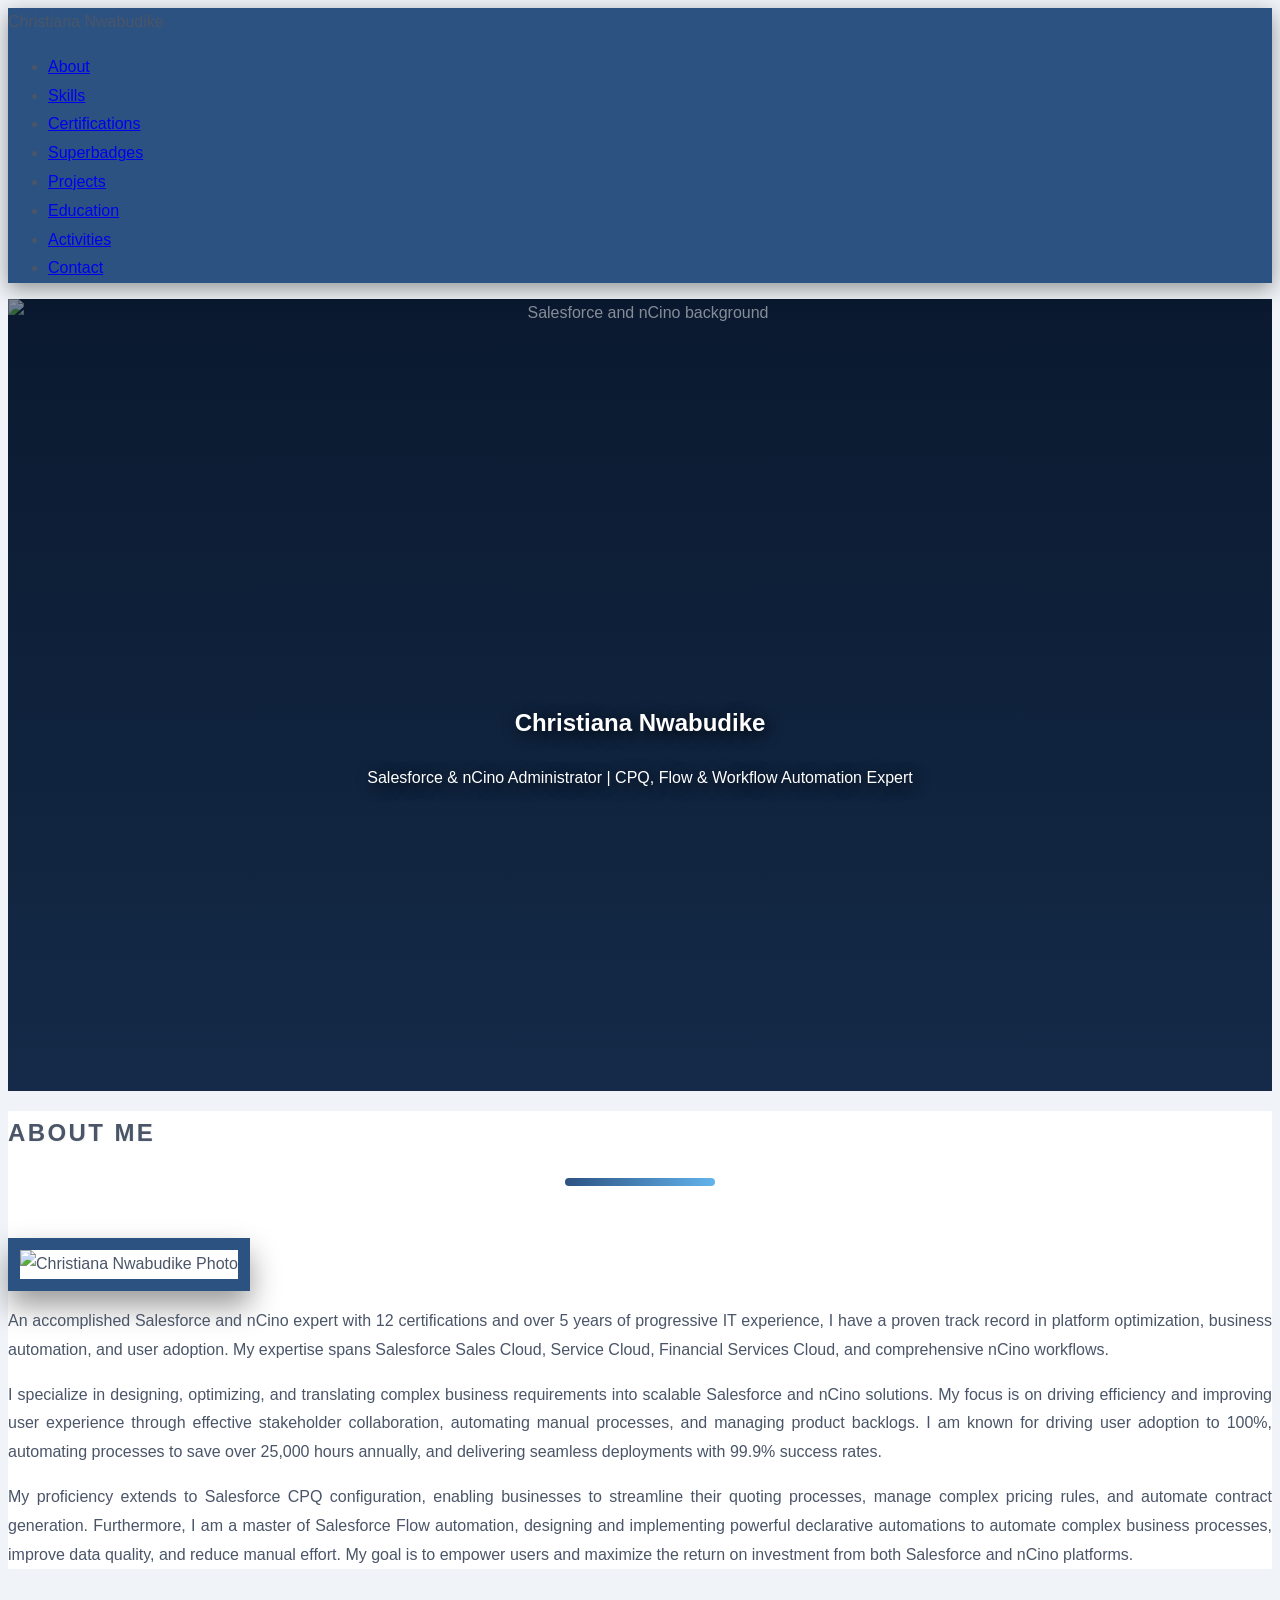
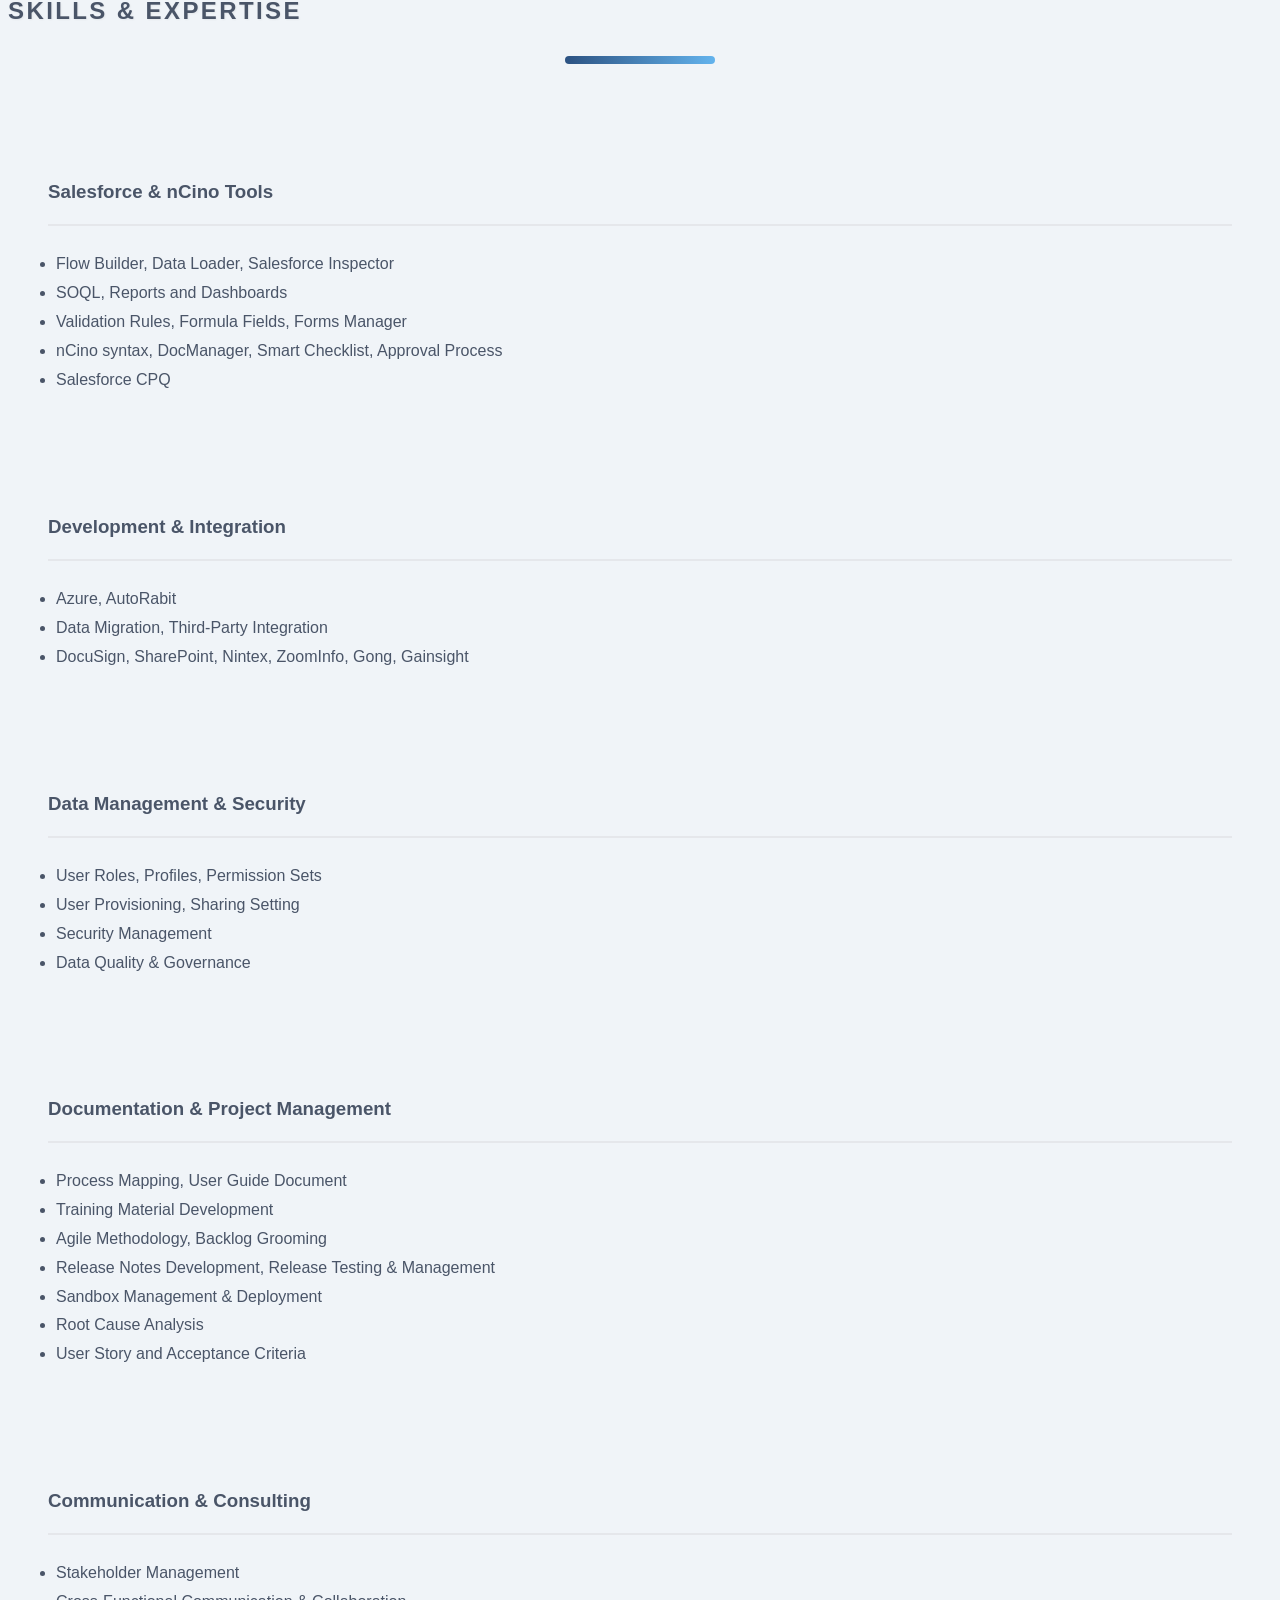
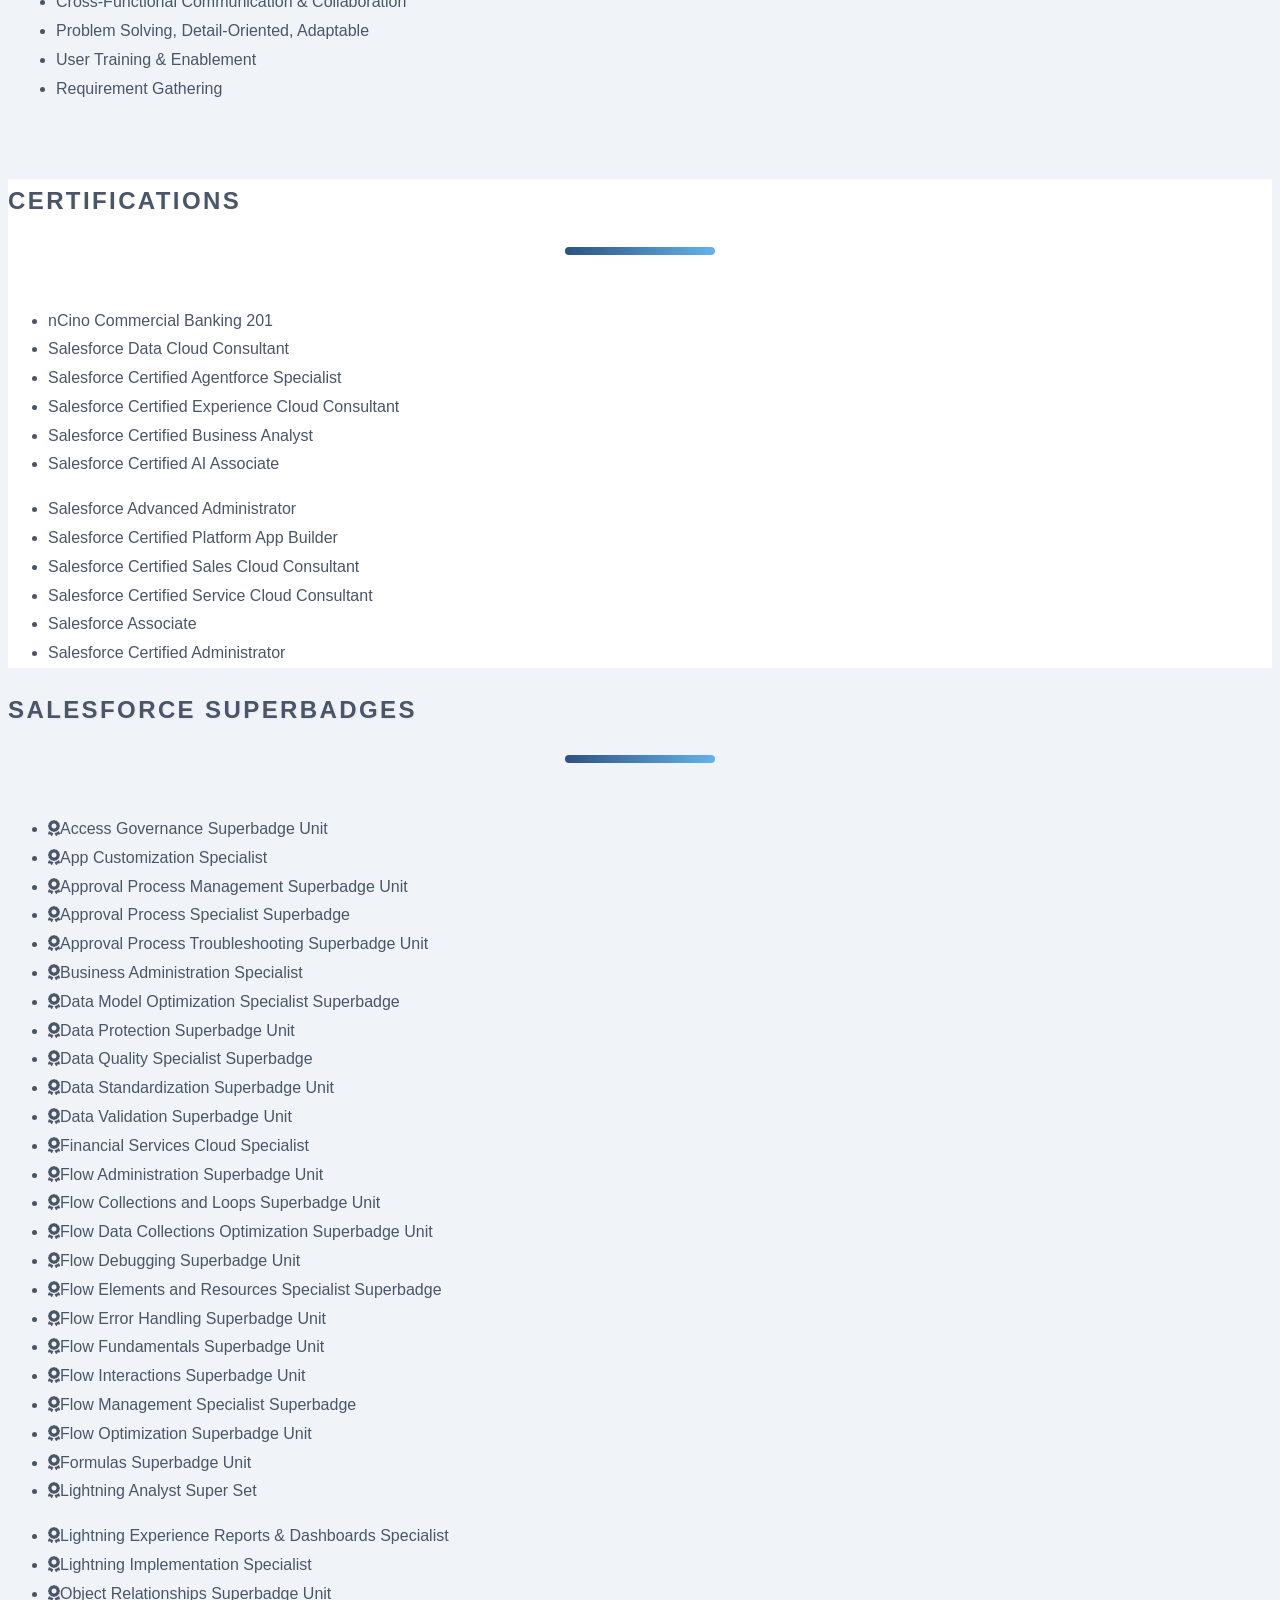
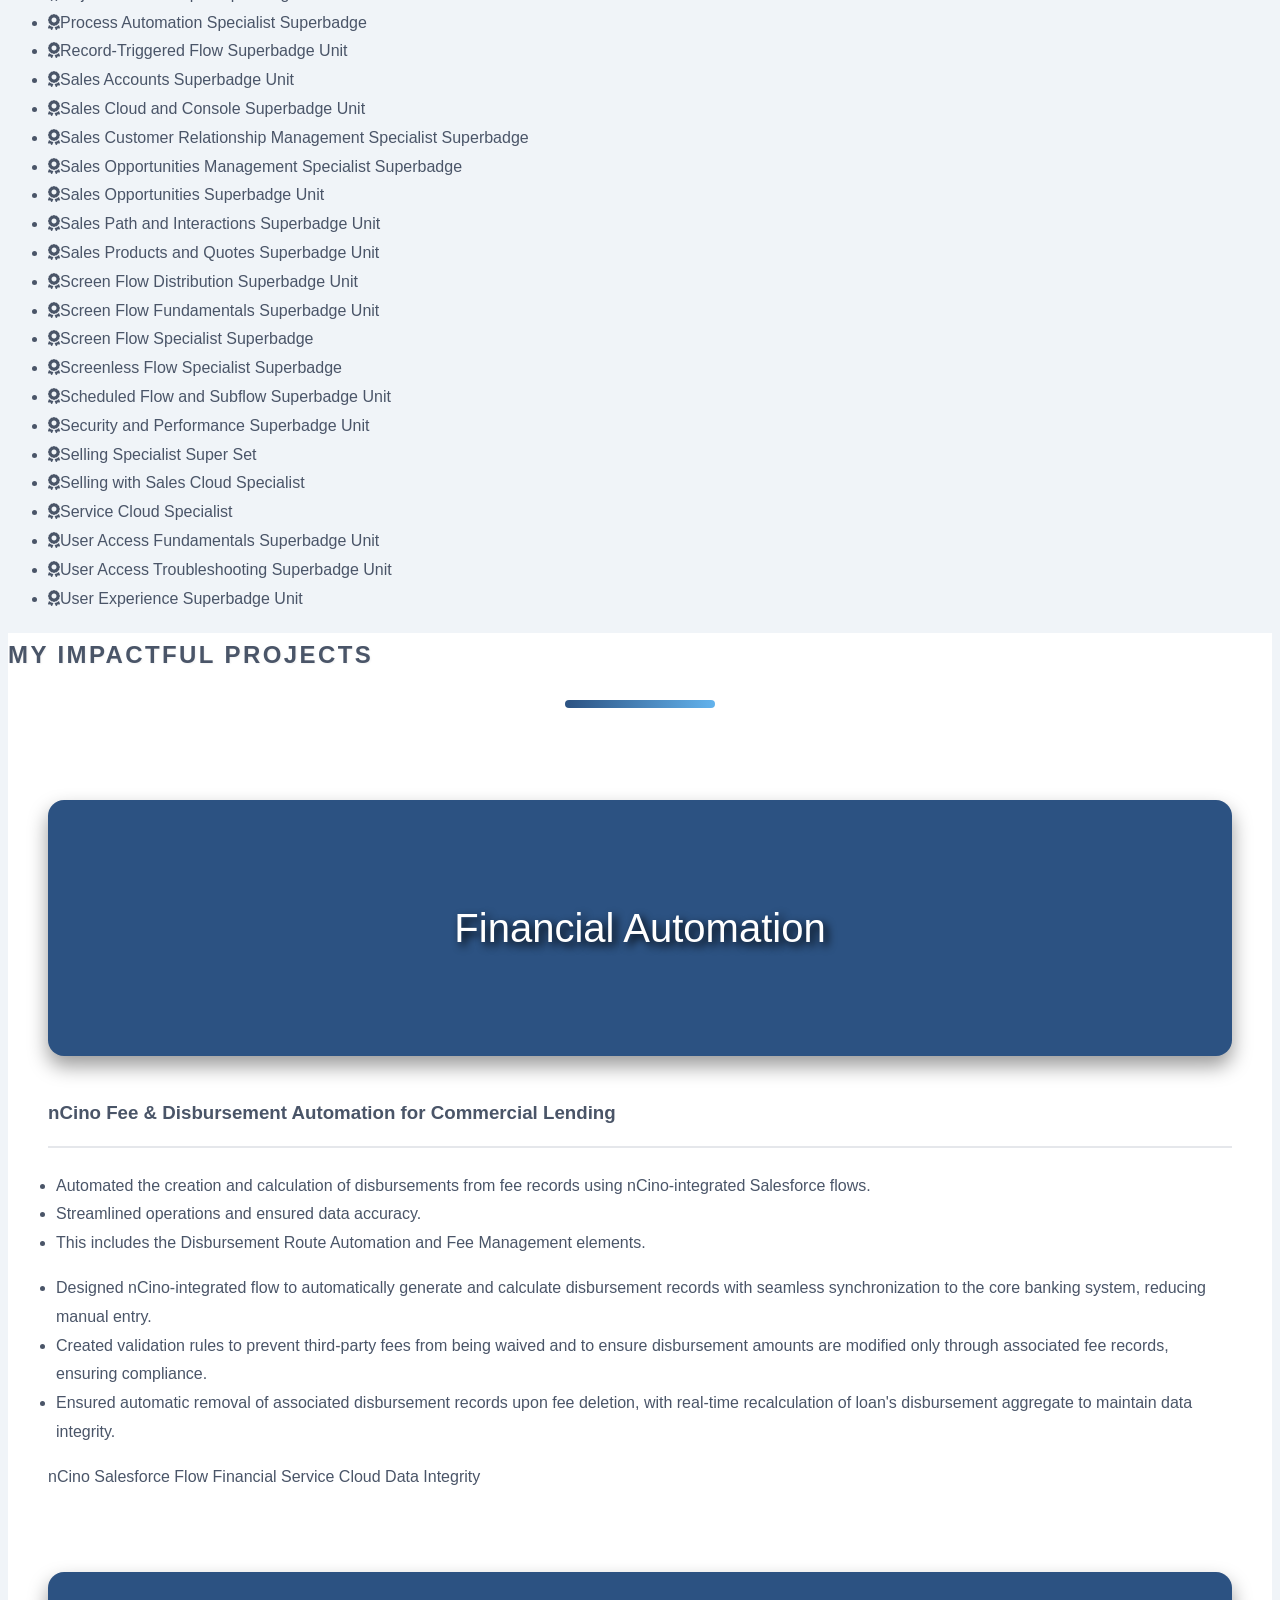
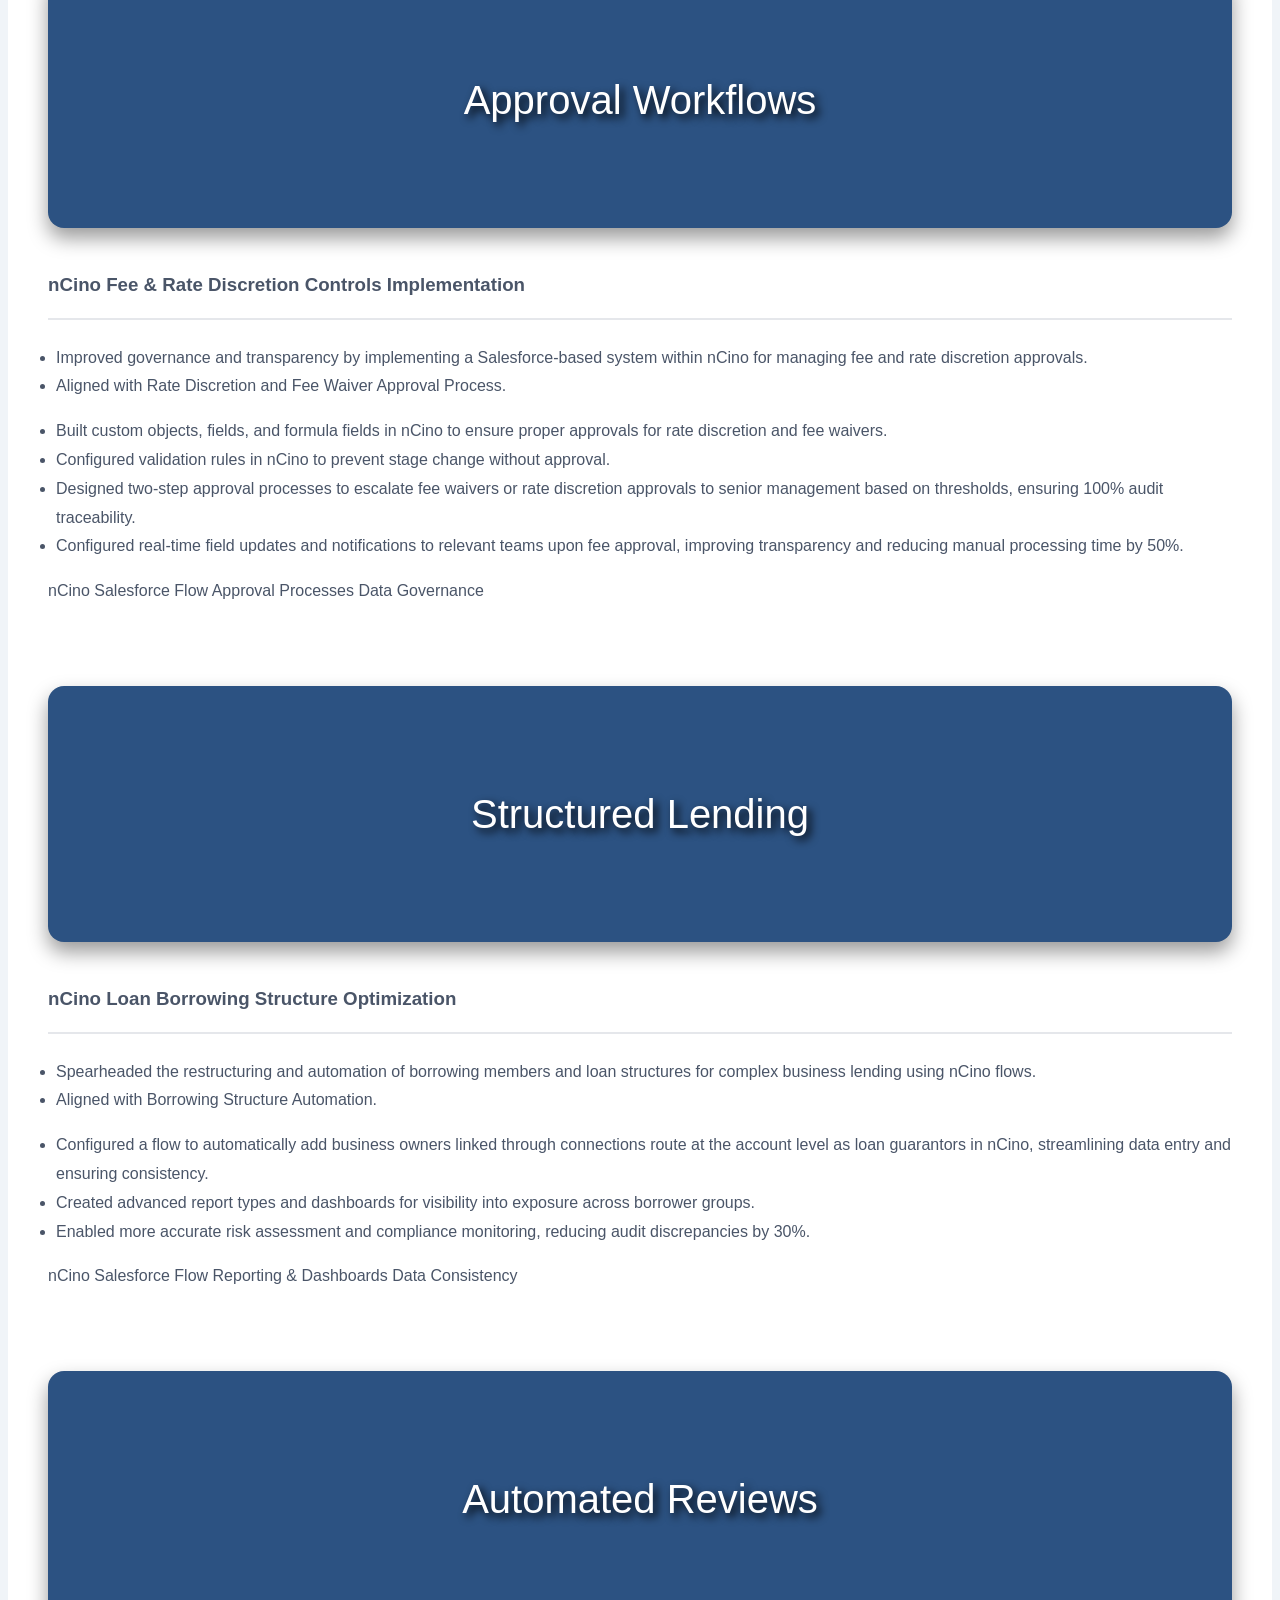
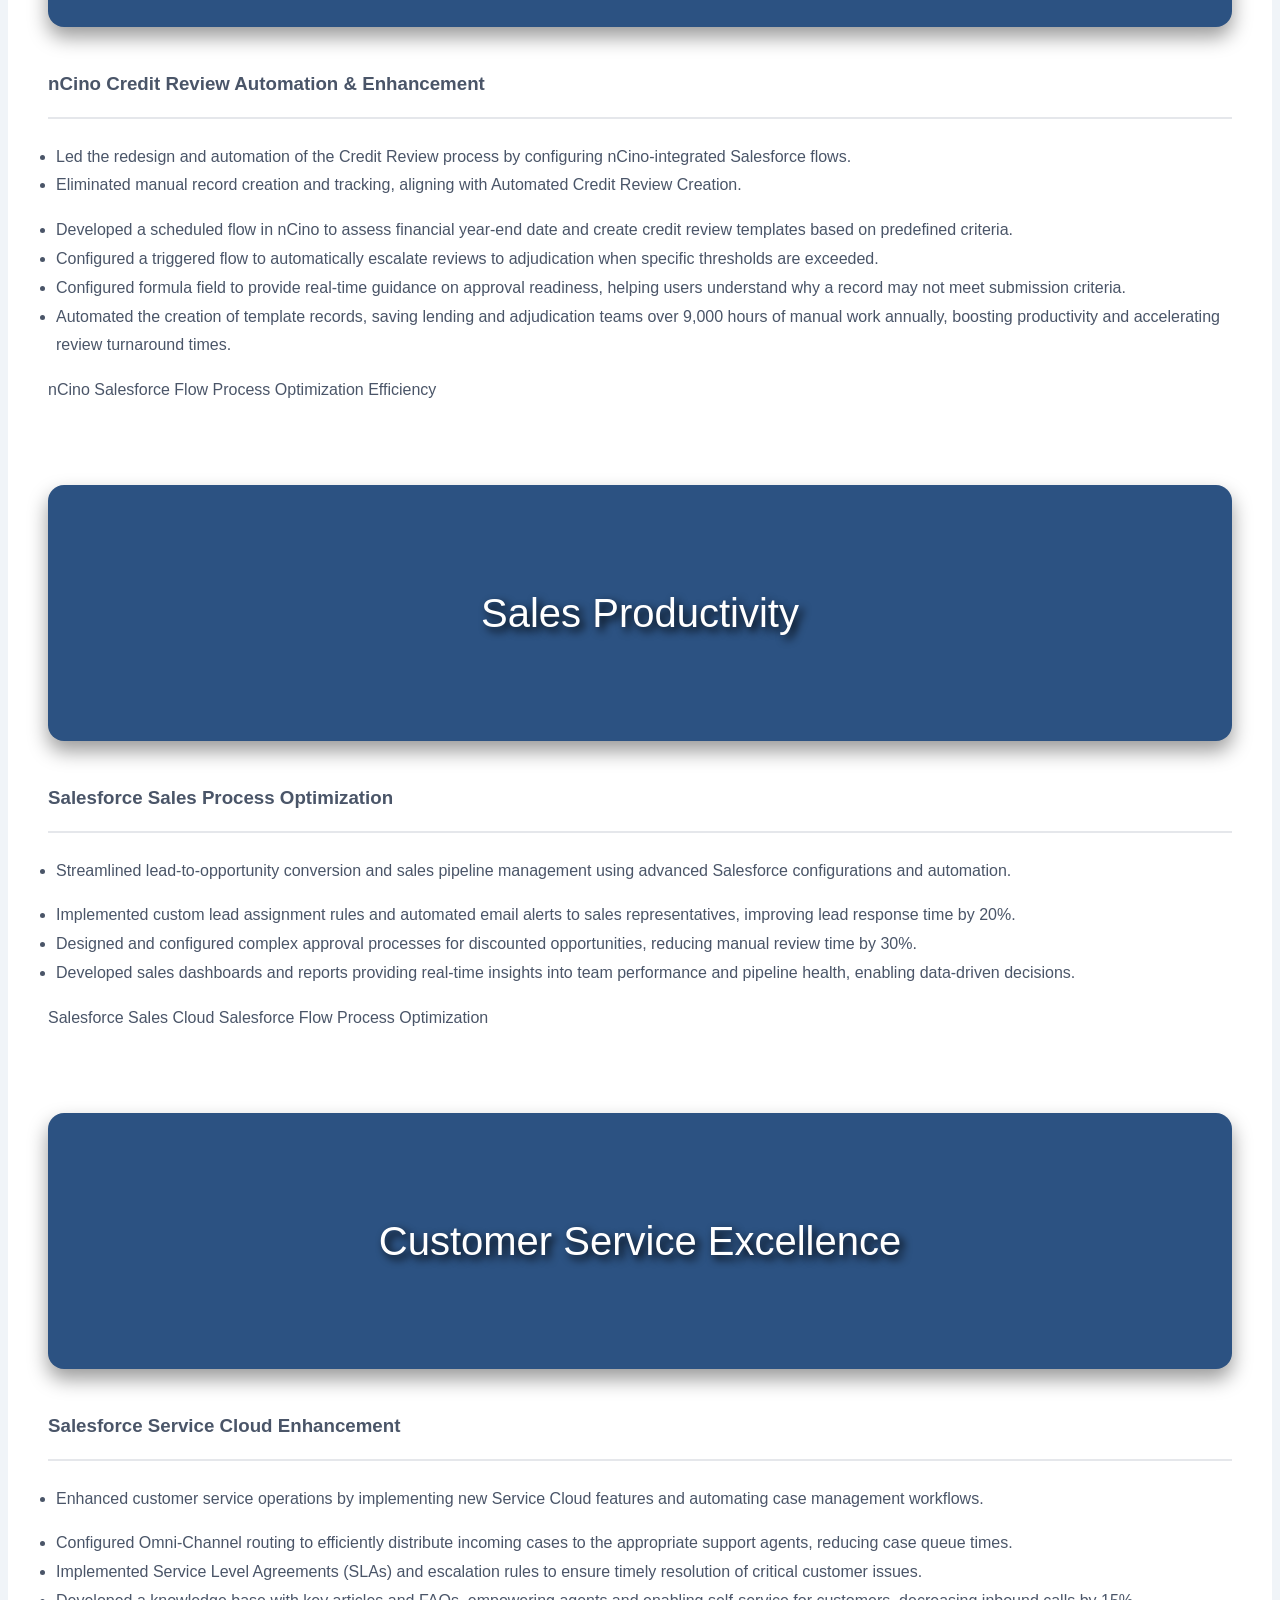
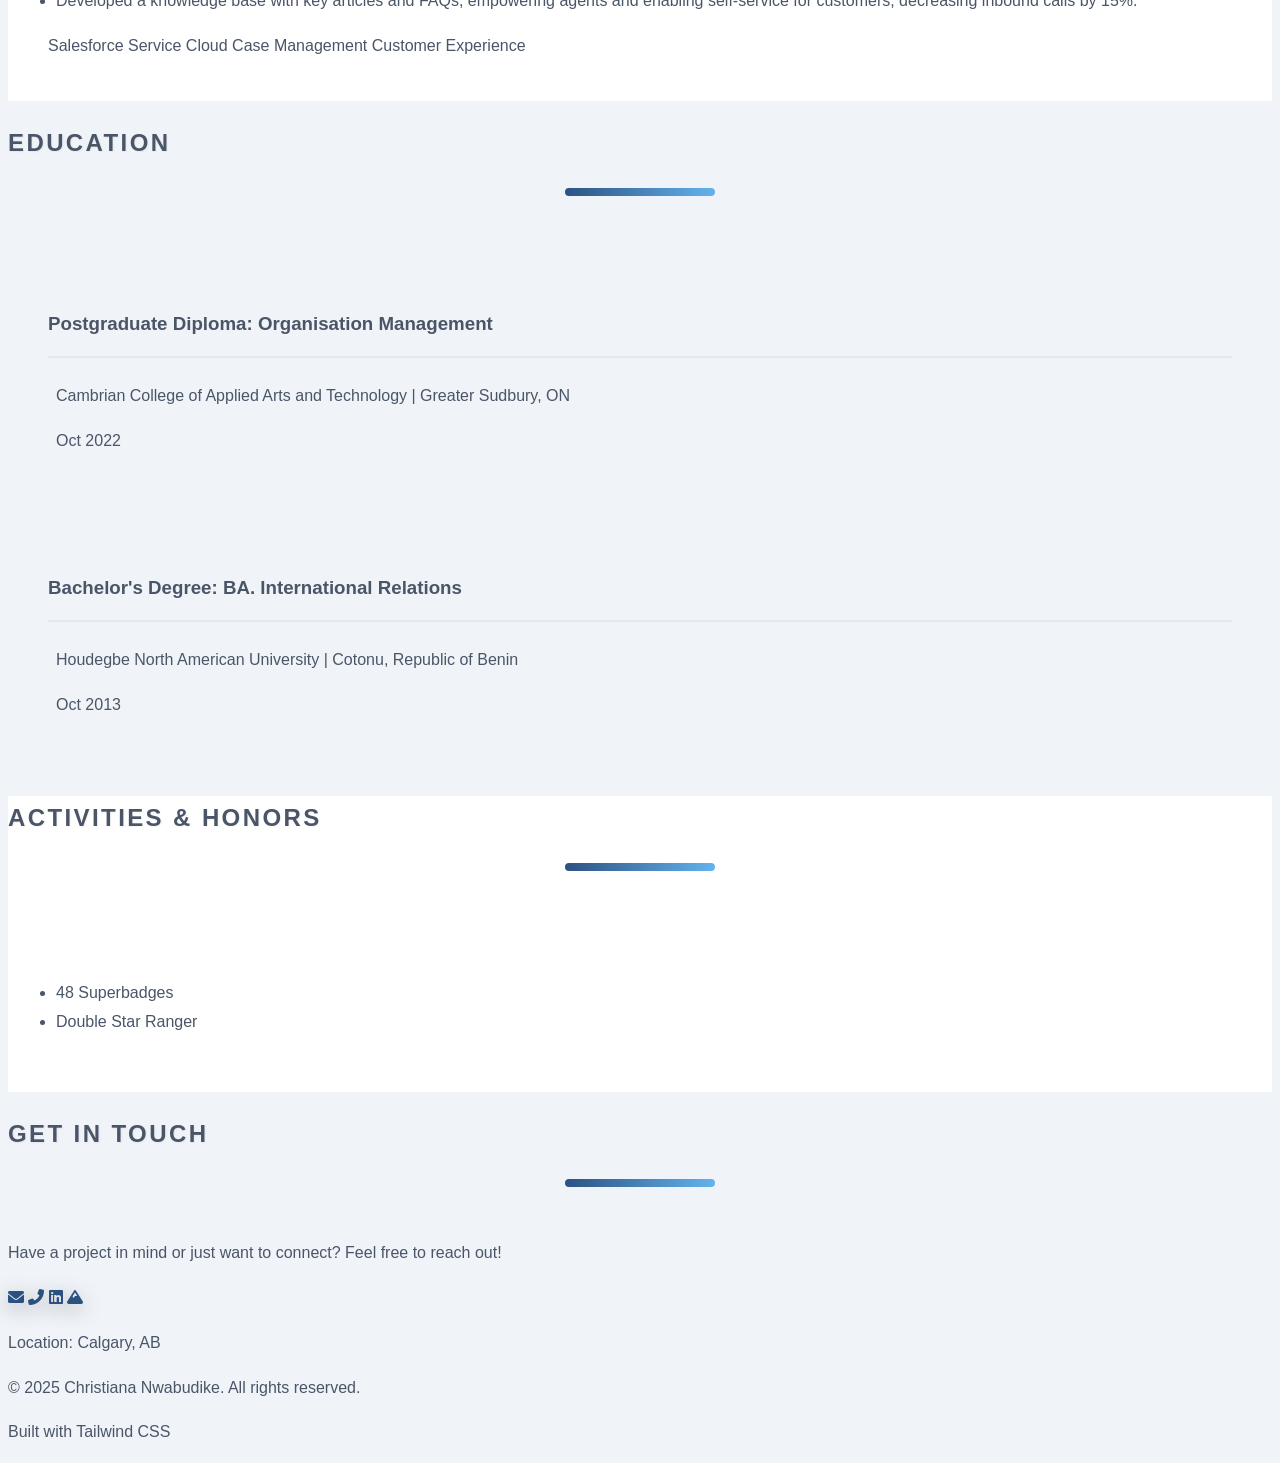
==== index.html @ dad1e866 "Update index.html" ====
<!DOCTYPE html>
<html lang="en">
<head>
    <meta charset="UTF-8">
    <meta name="viewport" content="width=device-width, initial-scale=1.0">
    <title>Christiana Nwabudike - Salesforce & nCino Portfolio</title>
    <!-- Tailwind CSS CDN -->
    <script src="https://cdn.tailwindcss.com"></script>
    <!-- Font Awesome CDN for icons -->
    <link rel="stylesheet" href="https://cdnjs.cloudflare.com/ajax/libs/font-awesome/6.0.0-beta3/css/all.min.css">
    <style>
        /* Custom styles for the Inter font and general aesthetics */
        body {
            font-family: 'Inter', sans-serif;
            background-color: #f0f4f8; /* Very light grayish-blue background */
            color: #4A5568; /* Dark gray for main text */
            line-height: 1.8; /* Generous line spacing for readability */
            scroll-behavior: smooth; /* Smooth scrolling for anchor links */
        }
        /* Header styling */
        .header-bg {
            background-color: #2C5282; /* Steel Blue for a lighter header */
            box-shadow: 0 6px 20px rgba(0, 0, 0, 0.4);
            z-index: 50; /* Ensure header stays on top */
            position: sticky; /* Make header sticky */
            top: 0;
            width: 100%; /* Ensure it spans full width when sticky */
        }
        /* Hero section with image and overlay */
        .hero-section {
            position: relative;
            overflow: hidden;
            background-color: #0A192F; /* Deep navy fallback */
            min-height: 600px; /* Increased min-height for more room for the image */
            display: flex;
            align-items: center;
            justify-content: center;
            flex-direction: column;
            text-align: center;
            padding: 6rem 1.5rem;
            color: white;
        }

        .hero-background-image {
            position: absolute;
            top: 0;
            left: 0;
            width: 100%;
            height: 100%;
            object-fit: cover; /* Set to 'cover' to fill spaces, no empty background */
            animation: heroImageAnimation 20s ease-in-out infinite alternate; /* Slower, smoother animation */
        }

        .hero-overlay {
            position: absolute;
            top: 0;
            left: 0;
            width: 100%;
            height: 100%;
            /* Adjusted Gradient overlay for better image visibility */
            background: linear-gradient(to bottom, rgba(10, 25, 47, 0.5), rgba(44, 82, 130, 0.3)); /* Lighter opacities */
            z-index: 5; /* Below content, above image */
        }

        .hero-content {
            position: relative;
            z-index: 10; /* Ensures content is on top */
            text-shadow: 3px 3px 15px rgba(0, 0, 0, 1); /* Even stronger text shadow for legibility */
            margin-top: 100px; /* Adjusted to move content further down */
        }

        /* Hero image specific animation */
        @keyframes heroImageAnimation {
            0% { transform: scale(1); filter: brightness(1); }
            50% { transform: scale(1.02); filter: brightness(0.95); } /* Adjusted scale for more visibility, less cutoff */
            100% { transform: scale(1); filter: brightness(1); }
        }

        /* Buttons with subtle gradient and hover effect */
        .btn-primary {
            @apply inline-block px-12 py-5 text-xl font-bold text-white rounded-full shadow-xl transition-all duration-300 ease-in-out;
            background: linear-gradient(45deg, #2C5282, #63B3ED); /* Steel Blue to Sky Blue */
            box-shadow: 0 8px 18px rgba(44, 82, 130, 0.5);
            letter-spacing: 0.08em;
        }
        .btn-primary:hover {
            background: linear-gradient(45deg, #63B3ED, #2C5282);
            transform: translateY(-6px) scale(1.04);
            box-shadow: 0 12px 25px rgba(44, 82, 130, 0.7);
        }

        /* Card styling with elegant lift */
        .card {
            @apply bg-white p-10 rounded-2xl shadow-xl border border-gray-100; /* Subtle border */
            transition: all 0.10s cubic-bezier(.25,.8,.25,1); /* Smoother animation */
            transform: perspective(1px) translateZ(0);
        }
        .card:hover {
            box-shadow: 0 20px 40px rgba(0, 0, 0, 0.25); /* Deeper shadow on hover */
            transform: translateY(-12px); /* More significant lift */
        }

        /* Section Titles with modern and professional touch */
        .section-title {
            @apply text-5xl font-extrabold text-gray-800 mb-20 text-center relative;
            letter-spacing: 0.1em; /* More spaced letters for elegance */
            padding-bottom: 2rem;
            text-shadow: 1px 1px 2px rgba(0,0,0,0.05);
        }
        .section-title::after {
            content: '';
            display: block;
            width: 150px; /* Longer underline */
            height: 8px; /* Thicker underline */
            background: linear-gradient(90deg, #2C5282, #63B3ED);
            margin: 1.5rem auto 0;
            border-radius: 5px;
        }

        /* List items styling */
        .list-item-bullet {
            @apply list-disc list-inside text-gray-700 mb-2 leading-relaxed;
        }

        /* Sub-section titles */
        .sub-section-title {
            @apply text-3xl font-bold text-gray-700 mb-5;
            border-bottom: 2px solid #e5e7eb; /* More prominent underline for sub-sections */
            padding-bottom: 1rem;
            margin-bottom: 1.5rem;
            text-align: left; /* Ensure sub-titles are left-aligned within cards */
        }

        /* Icon links in contact section */
        .icon-link {
            color: #2C5282; /* Explicit color for consistency */
            @apply hover:text-63B3ED transition-colors duration-300 text-5xl;
            filter: drop-shadow(0 5px 10px rgba(0,0,0,0.3)); /* More prominent shadow */
        }
        .icon-link:hover {
            transform: scale(1.25); /* More noticeable scale */
        }

        /* Profile image with an elegant border and adjusted position */
        .profile-img {
            border: 12px solid #2C5282; /* Matched to header-bg color */
            box-shadow: 0 15px 30px rgba(0, 0, 0, 0.4);
            object-position: 50% 65%; /* Adjusted to move image content further down */
        }

        /* Text justification for paragraphs */
        p {
            text-align: justify;
            word-wrap: break-word;
            overflow-wrap: break-word;
        }

        /* Project image banners with enhanced legibility and professional style */
        .project-image-banner {
            width: 100%;
            height: 16rem; /* Even taller banners for maximum impact */
            background-color: #2C5282; /* Steel Blue for banners */
            display: flex;
            align-items: center;
            justify-content: center;
            color: white;
            font-size: 2.5rem; /* Largest, most impactful text */
            font-weight: black; /* Extra bold for prominence */
            text-align: center;
            border-radius: 1rem; /* More rounded corners */
            margin-bottom: 2.5rem; /* More spacing */
            box-shadow: 0 10px 20px rgba(0, 0, 0, 0.4);
            text-shadow: 4px 4px 8px rgba(0, 0, 0, 1); /* Very strong text shadow */
            padding: 0 3rem; /* Ample padding to prevent any text cutoff */
            box-sizing: border-box; /* Include padding in width/height */
        }

        /* Adjust card padding for overall content */
        .card {
            padding: 2.5rem; /* Increased padding within cards */
        }
        .card p, .card ul {
            padding: 0; /* Remove internal padding if affecting text */
            margin-left: 0.5rem; /* For list bullets alignment */
            text-align: left; /* Ensure text within cards is left-aligned */
        }

        /* Alternating section backgrounds for visual interest */
        .section-light {
            background-color: #F0F4F8;
        }
        .section-white {
            background-color: #FFFFFF;
        }

        /* Active navigation link styling */
        .nav-link.active {
            color: #63B3ED; /* Sky Blue for active link */
            font-weight: bold;
        }
    </style>
</head>
<body class="antialiased">

    <!-- Header Section (Navigation) -->
    <header class="header-bg text-white shadow-lg">
        <nav class="container mx-auto px-8 py-2 flex flex-col sm:flex-row justify-between items-center">
            <div class="text-4xl font-extrabold tracking-wider">
                Christiana Nwabudike
            </div>
            <ul class="flex space-x-10 mt-6 sm:mt-0 text-xl font-medium">
                <li><a href="#about" class="nav-link hover:text-sky-300 transition-colors duration-200">About</a></li>
                <li><a href="#skills" class="nav-link hover:text-sky-300 transition-colors duration-200">Skills</a></li>
                <li><a href="#certifications" class="nav-link hover:text-sky-300 transition-colors duration-200">Certifications</a></li>
                <li><a href="#superbadges" class="nav-link hover:text-sky-300 transition-colors duration-200">Superbadges</a></li>
                <li><a href="#portfolio" class="nav-link hover:text-sky-300 transition-colors duration-200">Projects</a></li>
                <li><a href="#education" class="nav-link hover:text-sky-300 transition-colors duration-200">Education</a></li>
                <li><a href="#activities" class="nav-link hover:text-sky-300 transition-colors duration-200">Activities</a></li>
                <li><a href="#contact" class="nav-link hover:text-sky-300 transition-colors duration-200">Contact</a></li>
            </ul>
        </nav>
    </header>

    <!-- Hero Section (Dynamic Banner with your image) -->
    <section class="hero-section">
        <img src="https://raw.githubusercontent.com/cristiana-nwabudike/Christiana/main/Portfolio%20Image2.png" alt="Salesforce and nCino background" class="hero-background-image">
        <div class="hero-overlay"></div> <!-- Overlay for text legibility -->
        <div class="hero-content">
            <h1 class="text-7xl md:text-8xl font-extrabold leading-tight mb-8">
                Christiana Nwabudike
            </h1>
            <p class="text-4xl md:text-5xl font-light mb-12">
                Salesforce & nCino Administrator | CPQ, Flow & Workflow Automation Expert
            </p>
        </div>
    </section>

    <!-- About Section (Reverted to full-width but with refined content layout) -->
    <section id="about" class="py-28 px-8 section-white shadow-2xl rounded-2xl max-w-7xl mx-auto my-20">
        <div class="container mx-auto">
            <h2 class="section-title">ABOUT ME</h2>
            <div class="flex flex-col lg:flex-row items-center lg:items-start lg:space-x-20">
                <div class="mb-16 lg:mb-0 lg:w-1/3 flex justify-center">
                    <img src="https://raw.githubusercontent.com/cristiana-nwabudike/Christiana/main/6F25B341-FE62-4190-9466-7DDA0C478B91_1_105_c.jpeg" alt="Christiana Nwabudike Photo" class="rounded-full shadow-2xl w-72 h-72 object-cover profile-img">
                </div>
                <div class="lg:w-2/3 text-xl text-gray-700 leading-relaxed">
                    <p class="mb-6">
                        An accomplished Salesforce and nCino expert with 12 certifications and over 5 years of progressive IT experience, I have a proven track record in platform optimization, business automation, and user adoption. My expertise spans Salesforce Sales Cloud, Service Cloud, Financial Services Cloud, and comprehensive nCino workflows.
                    </p>
                    <p class="mb-6">
                        I specialize in designing, optimizing, and translating complex business requirements into scalable Salesforce and nCino solutions. My focus is on driving efficiency and improving user experience through effective stakeholder collaboration, automating manual processes, and managing product backlogs. I am known for driving user adoption to 100%, automating processes to save over 25,000 hours annually, and delivering seamless deployments with 99.9% success rates.
                    </p>
                    <p>
                        My proficiency extends to Salesforce CPQ configuration, enabling businesses to streamline their quoting processes, manage complex pricing rules, and automate contract generation. Furthermore, I am a master of Salesforce Flow automation, designing and implementing powerful declarative automations to automate complex business processes, improve data quality, and reduce manual effort. My goal is to empower users and maximize the return on investment from both Salesforce and nCino platforms.
                    </p>
                </div>
            </div>
        </div>
    </section>

    <!-- Skills Section (Re-designed for a cleaner grid) -->
    <section id="skills" class="py-28 px-8 section-light max-w-7xl mx-auto my-20 rounded-2xl shadow-xl">
        <div class="container mx-auto">
            <h2 class="section-title">SKILLS & EXPERTISE</h2>
            <div class="grid grid-cols-1 md:grid-cols-2 lg:grid-cols-3 gap-10">
                <!-- Skill Card: Salesforce & nCino Tools -->
                <div class="card">
                    <h3 class="sub-section-title">Salesforce & nCino Tools</h3>
                    <ul class="list-item-bullet">
                        <li>Flow Builder, Data Loader, Salesforce Inspector</li>
                        <li>SOQL, Reports and Dashboards</li>
                        <li>Validation Rules, Formula Fields, Forms Manager</li>
                        <li>nCino syntax, DocManager, Smart Checklist, Approval Process</li>
                        <li>Salesforce CPQ</li>
                    </ul>
                </div>
                <!-- Skill Card: Development & Integration -->
                <div class="card">
                    <h3 class="sub-section-title">Development & Integration</h3>
                    <ul class="list-item-bullet">
                        <li>Azure, AutoRabit</li>
                        <li>Data Migration, Third-Party Integration</li>
                        <li>DocuSign, SharePoint, Nintex, ZoomInfo, Gong, Gainsight</li>
                    </ul>
                </div>
                <!-- Skill Card: Data Management & Security -->
                <div class="card">
                    <h3 class="sub-section-title">Data Management & Security</h3>
                    <ul class="list-item-bullet">
                        <li>User Roles, Profiles, Permission Sets</li>
                        <li>User Provisioning, Sharing Setting</li>
                        <li>Security Management</li>
                        <li>Data Quality & Governance</li>
                    </ul>
                </div>
                <!-- Skill Card: Documentation & Project Management -->
                <div class="card">
                    <h3 class="sub-section-title">Documentation & Project Management</h3>
                    <ul class="list-item-bullet">
                        <li>Process Mapping, User Guide Document</li>
                        <li>Training Material Development</li>
                        <li>Agile Methodology, Backlog Grooming</li>
                        <li>Release Notes Development, Release Testing & Management</li>
                        <li>Sandbox Management & Deployment</li>
                        <li>Root Cause Analysis</li>
                        <li>User Story and Acceptance Criteria</li>
                    </ul>
                </div>
                <!-- Skill Card: Communication & Consulting (spans 2 columns on larger screens) -->
                <div class="card md:col-span-2 lg:col-span-1">
                    <h3 class="sub-section-title">Communication & Consulting</h3>
                    <ul class="list-item-bullet">
                        <li>Stakeholder Management</li>
                        <li>Cross-Functional Communication & Collaboration</li>
                        <li>Problem Solving, Detail-Oriented, Adaptable</li>
                        <li>User Training & Enablement</li>
                        <li>Requirement Gathering</li>
                    </ul>
                </div>
            </div>
        </div>
    </section>

    <!-- Certifications Section -->
    <section id="certifications" class="py-28 px-8 section-white max-w-7xl mx-auto my-20 rounded-2xl shadow-xl">
        <div class="container mx-auto">
            <h2 class="section-title">CERTIFICATIONS</h2>
            <div class="grid grid-cols-1 md:grid-cols-2 gap-10 text-xl text-gray-700 pt-4">
                <ul class="list-item-bullet">
                    <li>nCino Commercial Banking 201</li>
                    <li>Salesforce Data Cloud Consultant</li>
                    <li>Salesforce Certified Agentforce Specialist</li>
                    <li>Salesforce Certified Experience Cloud Consultant</li>
                    <li>Salesforce Certified Business Analyst</li>
                    <li>Salesforce Certified AI Associate</li>
                </ul>
                <ul class="list-item-bullet">
                    <li>Salesforce Advanced Administrator</li>
                    <li>Salesforce Certified Platform App Builder</li>
                    <li>Salesforce Certified Sales Cloud Consultant</li>
                    <li>Salesforce Certified Service Cloud Consultant</li>
                    <li>Salesforce Associate</li>
                    <li>Salesforce Certified Administrator</li>
                </ul>
            </div>
        </div>
    </section>

    <!-- Superbadges Section -->
    <section id="superbadges" class="py-28 px-8 section-light max-w-7xl mx-auto my-20 rounded-2xl shadow-xl">
        <div class="container mx-auto">
            <h2 class="section-title">SALESFORCE SUPERBADGES</h2>
            <div class="grid grid-cols-1 md:grid-cols-2 gap-10 text-xl text-gray-700 pt-4">
                <ul class="list-item-bullet">
                    <li><i class="fas fa-award text-blue-500 mr-3"></i>Access Governance Superbadge Unit</li>
                    <li><i class="fas fa-award text-blue-500 mr-3"></i>App Customization Specialist</li>
                    <li><i class="fas fa-award text-blue-500 mr-3"></i>Approval Process Management Superbadge Unit</li>
                    <li><i class="fas fa-award text-blue-500 mr-3"></i>Approval Process Specialist Superbadge</li>
                    <li><i class="fas fa-award text-blue-500 mr-3"></i>Approval Process Troubleshooting Superbadge Unit</li>
                    <li><i class="fas fa-award text-blue-500 mr-3"></i>Business Administration Specialist</li>
                    <li><i class="fas fa-award text-blue-500 mr-3"></i>Data Model Optimization Specialist Superbadge</li>
                    <li><i class="fas fa-award text-blue-500 mr-3"></i>Data Protection Superbadge Unit</li>
                    <li><i class="fas fa-award text-blue-500 mr-3"></i>Data Quality Specialist Superbadge</li>
                    <li><i class="fas fa-award text-blue-500 mr-3"></i>Data Standardization Superbadge Unit</li>
                    <li><i class="fas fa-award text-blue-500 mr-3"></i>Data Validation Superbadge Unit</li>
                    <li><i class="fas fa-award text-blue-500 mr-3"></i>Financial Services Cloud Specialist</li>
                    <li><i class="fas fa-award text-blue-500 mr-3"></i>Flow Administration Superbadge Unit</li>
                    <li><i class="fas fa-award text-blue-500 mr-3"></i>Flow Collections and Loops Superbadge Unit</li>
                    <li><i class="fas fa-award text-blue-500 mr-3"></i>Flow Data Collections Optimization Superbadge Unit</li>
                    <li><i class="fas fa-award text-blue-500 mr-3"></i>Flow Debugging Superbadge Unit</li>
                    <li><i class="fas fa-award text-blue-500 mr-3"></i>Flow Elements and Resources Specialist Superbadge</li>
                    <li><i class="fas fa-award text-blue-500 mr-3"></i>Flow Error Handling Superbadge Unit</li>
                    <li><i class="fas fa-award text-blue-500 mr-3"></i>Flow Fundamentals Superbadge Unit</li>
                    <li><i class="fas fa-award text-blue-500 mr-3"></i>Flow Interactions Superbadge Unit</li>
                    <li><i class="fas fa-award text-blue-500 mr-3"></i>Flow Management Specialist Superbadge</li>
                    <li><i class="fas fa-award text-blue-500 mr-3"></i>Flow Optimization Superbadge Unit</li>
                    <li><i class="fas fa-award text-blue-500 mr-3"></i>Formulas Superbadge Unit</li>
                    <li><i class="fas fa-award text-blue-500 mr-3"></i>Lightning Analyst Super Set</li>
                </ul>
                <ul class="list-item-bullet">
                    <li><i class="fas fa-award text-blue-500 mr-3"></i>Lightning Experience Reports & Dashboards Specialist</li>
                    <li><i class="fas fa-award text-blue-500 mr-3"></i>Lightning Implementation Specialist</li>
                    <li><i class="fas fa-award text-blue-500 mr-3"></i>Object Relationships Superbadge Unit</li>
                    <li><i class="fas fa-award text-blue-500 mr-3"></i>Process Automation Specialist Superbadge</li>
                    <li><i class="fas fa-award text-blue-500 mr-3"></i>Record-Triggered Flow Superbadge Unit</li>
                    <li><i class="fas fa-award text-blue-500 mr-3"></i>Sales Accounts Superbadge Unit</li>
                    <li><i class="fas fa-award text-blue-500 mr-3"></i>Sales Cloud and Console Superbadge Unit</li>
                    <li><i class="fas fa-award text-blue-500 mr-3"></i>Sales Customer Relationship Management Specialist Superbadge</li>
                    <li><i class="fas fa-award text-blue-500 mr-3"></i>Sales Opportunities Management Specialist Superbadge</li>
                    <li><i class="fas fa-award text-blue-500 mr-3"></i>Sales Opportunities Superbadge Unit</li>
                    <li><i class="fas fa-award text-blue-500 mr-3"></i>Sales Path and Interactions Superbadge Unit</li>
                    <li><i class="fas fa-award text-blue-500 mr-3"></i>Sales Products and Quotes Superbadge Unit</li>
                    <li><i class="fas fa-award text-blue-500 mr-3"></i>Screen Flow Distribution Superbadge Unit</li>
                    <li><i class="fas fa-award text-blue-500 mr-3"></i>Screen Flow Fundamentals Superbadge Unit</li>
                    <li><i class="fas fa-award text-blue-500 mr-3"></i>Screen Flow Specialist Superbadge</li>
                    <li><i class="fas fa-award text-blue-500 mr-3"></i>Screenless Flow Specialist Superbadge</li>
                    <li><i class="fas fa-award text-blue-500 mr-3"></i>Scheduled Flow and Subflow Superbadge Unit</li>
                    <li><i class="fas fa-award text-blue-500 mr-3"></i>Security and Performance Superbadge Unit</li>
                    <li><i class="fas fa-award text-blue-500 mr-3"></i>Selling Specialist Super Set</li>
                    <li><i class="fas fa-award text-blue-500 mr-3"></i>Selling with Sales Cloud Specialist</li>
                    <li><i class="fas fa-award text-blue-500 mr-3"></i>Service Cloud Specialist</li>
                    <li><i class="fas fa-award text-blue-500 mr-3"></i>User Access Fundamentals Superbadge Unit</li>
                    <li><i class="fas fa-award text-blue-500 mr-3"></i>User Access Troubleshooting Superbadge Unit</li>
                    <li><i class="fas fa-award text-blue-500 mr-3"></i>User Experience Superbadge Unit</li>
                </ul>
            </div>
        </div>
    </section>

    <!-- Portfolio Section (Projects) -->
    <section id="portfolio" class="py-28 px-8 section-white max-w-7xl mx-auto my-20 rounded-2xl shadow-xl">
        <div class="container mx-auto">
            <h2 class="section-title">MY IMPACTFUL PROJECTS</h2>
            <div class="grid grid-cols-1 md:grid-cols-2 gap-14">

                <!-- Project: Fee and Disbursement Automation for Commercial Lending (nCino) -->
                <div class="card">
                    <div class="project-image-banner">
                        Financial Automation
                    </div>
                    <h3 class="sub-section-title">nCino Fee & Disbursement Automation for Commercial Lending</h3>
                    <!-- Main descriptive points for this project -->
                    <ul class="list-item-bullet text-gray-700 mb-4 text-base">
                        <li>Automated the creation and calculation of disbursements from fee records using nCino-integrated Salesforce flows.</li>
                        <li>Streamlined operations and ensured data accuracy.</li>
                        <li>This includes the Disbursement Route Automation and Fee Management elements.</li>
                    </ul>
                    <!-- Detailed accomplishments for this project, now properly bulleted -->
                    <ul class="list-item-bullet text-base">
                        <li>Designed nCino-integrated flow to automatically generate and calculate disbursement records with seamless synchronization to the core banking system, reducing manual entry.</li>
                        <li>Created validation rules to prevent third-party fees from being waived and to ensure disbursement amounts are modified only through associated fee records, ensuring compliance.</li>
                        <li>Ensured automatic removal of associated disbursement records upon fee deletion, with real-time recalculation of loan's disbursement aggregate to maintain data integrity.</li>
                    </ul>
                    <div class="flex flex-wrap gap-3 text-sm mt-6">
                        <span class="bg-blue-100 text-blue-800 px-4 py-1 rounded-full font-semibold">nCino</span>
                        <span class="bg-blue-200 text-blue-800 px-4 py-1 rounded-full font-semibold">Salesforce Flow</span>
                        <span class="bg-gray-200 text-gray-800 px-4 py-1 rounded-full font-semibold">Financial Service Cloud</span>
                        <span class="bg-purple-100 text-purple-800 px-4 py-1 rounded-full font-semibold">Data Integrity</span>
                    </div>
                </div>

                <!-- Project: Fee and Rate Discretion Controls Implementation (nCino) -->
                <div class="card">
                    <div class="project-image-banner">
                        Approval Workflows
                    </div>
                    <h3 class="sub-section-title">nCino Fee & Rate Discretion Controls Implementation</h3>
                    <!-- Main descriptive points for this project -->
                    <ul class="list-item-bullet text-gray-700 mb-4 text-base">
                        <li>Improved governance and transparency by implementing a Salesforce-based system within nCino for managing fee and rate discretion approvals.</li>
                        <li>Aligned with Rate Discretion and Fee Waiver Approval Process.</li>
                    </ul>
                    <!-- Detailed accomplishments for this project, now properly bulleted -->
                    <ul class="list-item-bullet text-base">
                        <li>Built custom objects, fields, and formula fields in nCino to ensure proper approvals for rate discretion and fee waivers.</li>
                        <li>Configured validation rules in nCino to prevent stage change without approval.</li>
                        <li>Designed two-step approval processes to escalate fee waivers or rate discretion approvals to senior management based on thresholds, ensuring 100% audit traceability.</li>
                        <li>Configured real-time field updates and notifications to relevant teams upon fee approval, improving transparency and reducing manual processing time by 50%.</li>
                    </ul>
                    <div class="flex flex-wrap gap-3 text-sm mt-6">
                        <span class="bg-blue-100 text-blue-800 px-4 py-1 rounded-full font-semibold">nCino</span>
                        <span class="bg-blue-200 text-blue-800 px-4 py-1 rounded-full font-semibold">Salesforce Flow</span>
                        <span class="bg-gray-200 text-gray-800 px-4 py-1 rounded-full font-semibold">Approval Processes</span>
                        <span class="bg-purple-100 text-purple-800 px-4 py-1 rounded-full font-semibold">Data Governance</span>
                    </div>
                </div>

                <!-- Project: Loan Borrowing Structure Optimization (nCino) -->
                <div class="card">
                    <div class="project-image-banner">
                        Structured Lending
                    </div>
                    <h3 class="sub-section-title">nCino Loan Borrowing Structure Optimization</h3>
                    <!-- Main descriptive points for this project -->
                    <ul class="list-item-bullet text-gray-700 mb-4 text-base">
                        <li>Spearheaded the restructuring and automation of borrowing members and loan structures for complex business lending using nCino flows.</li>
                        <li>Aligned with Borrowing Structure Automation.</li>
                    </ul>
                    <!-- Detailed accomplishments for this project, now properly bulleted -->
                    <ul class="list-item-bullet text-base">
                        <li>Configured a flow to automatically add business owners linked through connections route at the account level as loan guarantors in nCino, streamlining data entry and ensuring consistency.</li>
                        <li>Created advanced report types and dashboards for visibility into exposure across borrower groups.</li>
                        <li>Enabled more accurate risk assessment and compliance monitoring, reducing audit discrepancies by 30%.</li>
                    </ul>
                    <div class="flex flex-wrap gap-3 text-sm mt-6">
                        <span class="bg-blue-100 text-blue-800 px-4 py-1 rounded-full font-semibold">nCino</span>
                        <span class="bg-blue-200 text-blue-800 px-4 py-1 rounded-full font-semibold">Salesforce Flow</span>
                        <span class="bg-gray-200 text-gray-800 px-4 py-1 rounded-full font-semibold">Reporting & Dashboards</span>
                        <span class="bg-purple-100 text-purple-800 px-4 py-1 rounded-full font-semibold">Data Consistency</span>
                    </div>
                </div>

                <!-- Project: Credit Review Automation and Enhancement (nCino) -->
                <div class="card">
                    <div class="project-image-banner">
                        Automated Reviews
                    </div>
                    <h3 class="sub-section-title">nCino Credit Review Automation & Enhancement</h3>
                    <!-- Main descriptive points for this project -->
                    <ul class="list-item-bullet text-gray-700 mb-4 text-base">
                        <li>Led the redesign and automation of the Credit Review process by configuring nCino-integrated Salesforce flows.</li>
                        <li>Eliminated manual record creation and tracking, aligning with Automated Credit Review Creation.</li>
                    </ul>
                    <!-- Detailed accomplishments for this project, now properly bulleted -->
                    <ul class="list-item-bullet text-base">
                        <li>Developed a scheduled flow in nCino to assess financial year-end date and create credit review templates based on predefined criteria.</li>
                        <li>Configured a triggered flow to automatically escalate reviews to adjudication when specific thresholds are exceeded.</li>
                        <li>Configured formula field to provide real-time guidance on approval readiness, helping users understand why a record may not meet submission criteria.</li>
                        <li>Automated the creation of template records, saving lending and adjudication teams over 9,000 hours of manual work annually, boosting productivity and accelerating review turnaround times.</li>
                    </ul>
                    <div class="flex flex-wrap gap-3 text-sm mt-6">
                        <span class="bg-blue-100 text-blue-800 px-4 py-1 rounded-full font-semibold">nCino</span>
                        <span class="bg-blue-200 text-blue-800 px-4 py-1 rounded-full font-semibold">Salesforce Flow</span>
                        <span class="bg-gray-200 text-gray-800 px-4 py-1 rounded-full font-semibold">Process Optimization</span>
                        <span class="bg-purple-100 text-purple-800 px-4 py-1 rounded-full font-semibold">Efficiency</span>
                    </div>
                </div>

                <!-- NEW Project 1: Salesforce Sales Process Optimization -->
                <div class="card">
                    <div class="project-image-banner">
                        Sales Productivity
                    </div>
                    <h3 class="sub-section-title">Salesforce Sales Process Optimization</h3>
                    <!-- Main descriptive points for this project -->
                    <ul class="list-item-bullet text-gray-700 mb-4 text-base">
                        <li>Streamlined lead-to-opportunity conversion and sales pipeline management using advanced Salesforce configurations and automation.</li>
                    </ul>
                    <!-- Detailed accomplishments for this project, now properly bulleted -->
                    <ul class="list-item-bullet text-base">
                        <li>Implemented custom lead assignment rules and automated email alerts to sales representatives, improving lead response time by 20%.</li>
                        <li>Designed and configured complex approval processes for discounted opportunities, reducing manual review time by 30%.</li>
                        <li>Developed sales dashboards and reports providing real-time insights into team performance and pipeline health, enabling data-driven decisions.</li>
                    </ul>
                    <div class="flex flex-wrap gap-3 text-sm mt-6">
                        <span class="bg-blue-100 text-blue-800 px-4 py-1 rounded-full font-semibold">Salesforce Sales Cloud</span>
                        <span class="bg-blue-200 text-blue-800 px-4 py-1 rounded-full font-semibold">Salesforce Flow</span>
                        <span class="bg-gray-200 text-gray-800 px-4 py-1 rounded-full font-semibold">Process Optimization</span>
                    </div>
                </div>

                <!-- NEW Project 2: Salesforce Service Cloud Enhancement -->
                <div class="card">
                    <div class="project-image-banner">
                        Customer Service Excellence
                    </div>
                    <h3 class="sub-section-title">Salesforce Service Cloud Enhancement</h3>
                    <!-- Main descriptive points for this project -->
                    <ul class="list-item-bullet text-gray-700 mb-4 text-base">
                        <li>Enhanced customer service operations by implementing new Service Cloud features and automating case management workflows.</li>
                    </ul>
                    <!-- Detailed accomplishments for this project, now properly bulleted -->
                    <ul class="list-item-bullet text-base">
                        <li>Configured Omni-Channel routing to efficiently distribute incoming cases to the appropriate support agents, reducing case queue times.</li>
                        <li>Implemented Service Level Agreements (SLAs) and escalation rules to ensure timely resolution of critical customer issues.</li>
                        <li>Developed a knowledge base with key articles and FAQs, empowering agents and enabling self-service for customers, decreasing inbound calls by 15%.</li>
                    </ul>
                    <div class="flex flex-wrap gap-3 text-sm mt-6">
                        <span class="bg-blue-100 text-blue-800 px-4 py-1 rounded-full font-semibold">Salesforce Service Cloud</span>
                        <span class="bg-blue-200 text-blue-800 px-4 py-1 rounded-full font-semibold">Case Management</span>
                        <span class="bg-gray-200 text-gray-800 px-4 py-1 rounded-full font-semibold">Customer Experience</span>
                    </div>
                </div>

            </div>
        </div>
    </section>

    <!-- Education Section -->
    <section id="education" class="py-28 px-8 section-light max-w-7xl mx-auto my-20 rounded-2xl shadow-xl">
        <div class="container mx-auto">
            <h2 class="section-title">EDUCATION</h2>
            <div class="grid grid-cols-1 md:grid-cols-2 gap-12 text-xl text-gray-700 pt-4">
                <div class="card">
                    <h3 class="sub-section-title">Postgraduate Diploma: Organisation Management</h3>
                    <p class="text-gray-700 font-medium">Cambrian College of Applied Arts and Technology | Greater Sudbury, ON</p>
                    <p class="text-gray-600 text-base">Oct 2022</p>
                </div>
                <div class="card">
                    <h3 class="sub-section-title">Bachelor's Degree: BA. International Relations</h3>
                    <p class="text-gray-700 font-medium">Houdegbe North American University | Cotonu, Republic of Benin</p>
                    <p class="text-gray-600 text-base">Oct 2013</p>
                </div>
            </div>
        </div>
    </section>

    <!-- Activities and Honors Section -->
    <section id="activities" class="py-28 px-8 section-white max-w-7xl mx-auto my-20 rounded-2xl shadow-xl">
        <div class="container mx-auto">
            <h2 class="section-title">ACTIVITIES & HONORS</h2>
            <div class="card text-xl text-gray-700 pt-4">
                <ul class="list-item-bullet">
                    <li>48 Superbadges</li>
                    <li>Double Star Ranger</li>
                </ul>

            </div>
        </div>
    </section>

    <!-- Contact Section -->
    <section id="contact" class="py-28 px-8 section-light max-w-7xl mx-auto my-20 rounded-2xl shadow-xl">
        <div class="container mx-auto text-center">
            <h2 class="section-title">GET IN TOUCH</h2>
            <p class="text-xl text-gray-700 mb-12 pt-4">
                Have a project in mind or just want to connect? Feel free to reach out!
            </p>
            <div class="flex justify-center space-x-10">
                <a href="mailto:cristiana.nwabudike@gmail.com" class="icon-link" title="Email"><i class="fas fa-envelope"></i></a>
                <a href="tel:+14372613269" class="icon-link" title="Phone"><i class="fas fa-phone-alt"></i></a>
                <a href="https://www.linkedin.com/in/christiana-nwabudike" target="_blank" class="icon-link" title="LinkedIn Profile"><i class="fab fa-linkedin"></i></a>
                <a href="https://www.salesforce.com/trailblazer/cnwabudike202" target="_blank" class="icon-link" title="Trailhead Profile"><i class="fas fa-mountain"></i></a>
            </div>
            <p class="text-2xl text-gray-800 font-semibold mt-10">Location: Calgary, AB</p>
        </div>
    </section>

    <!-- Footer -->
    <footer class="bg-gray-900 text-white py-14 px-8 text-center">
        <div class="container mx-auto">
            <p class="text-lg">&copy; 2025 Christiana Nwabudike. All rights reserved.</p>
            <p class="text-sm mt-4">Built with Tailwind CSS</p>
        </div>
    </footer>

    <script>
        // JavaScript for active navigation link highlighting
        document.addEventListener('DOMContentLoaded', () => {
            const sections = document.querySelectorAll('section');
            const navLinks = document.querySelectorAll('.nav-link');

            const options = {
                root: null,
                rootMargin: '-50% 0px -50% 0px', // Adjusted to activate when middle of section is in view
                threshold: 0 // Threshold doesn't matter much with adjusted rootMargin
            };

            const observer = new IntersectionObserver((entries, observer) => {
                entries.forEach(entry => {
                    if (entry.isIntersecting) {
                        navLinks.forEach(link => link.classList.remove('active'));
                        const targetId = entry.target.id;
                        const activeLink = document.querySelector(`.nav-link[href="#${targetId}"]`);
                        if (activeLink) {
                            activeLink.classList.add('active');
                        }
                    }
                });
            }, options);

            sections.forEach(section => {
                observer.observe(section);
            });
        });
    </script>
</body>
</html>
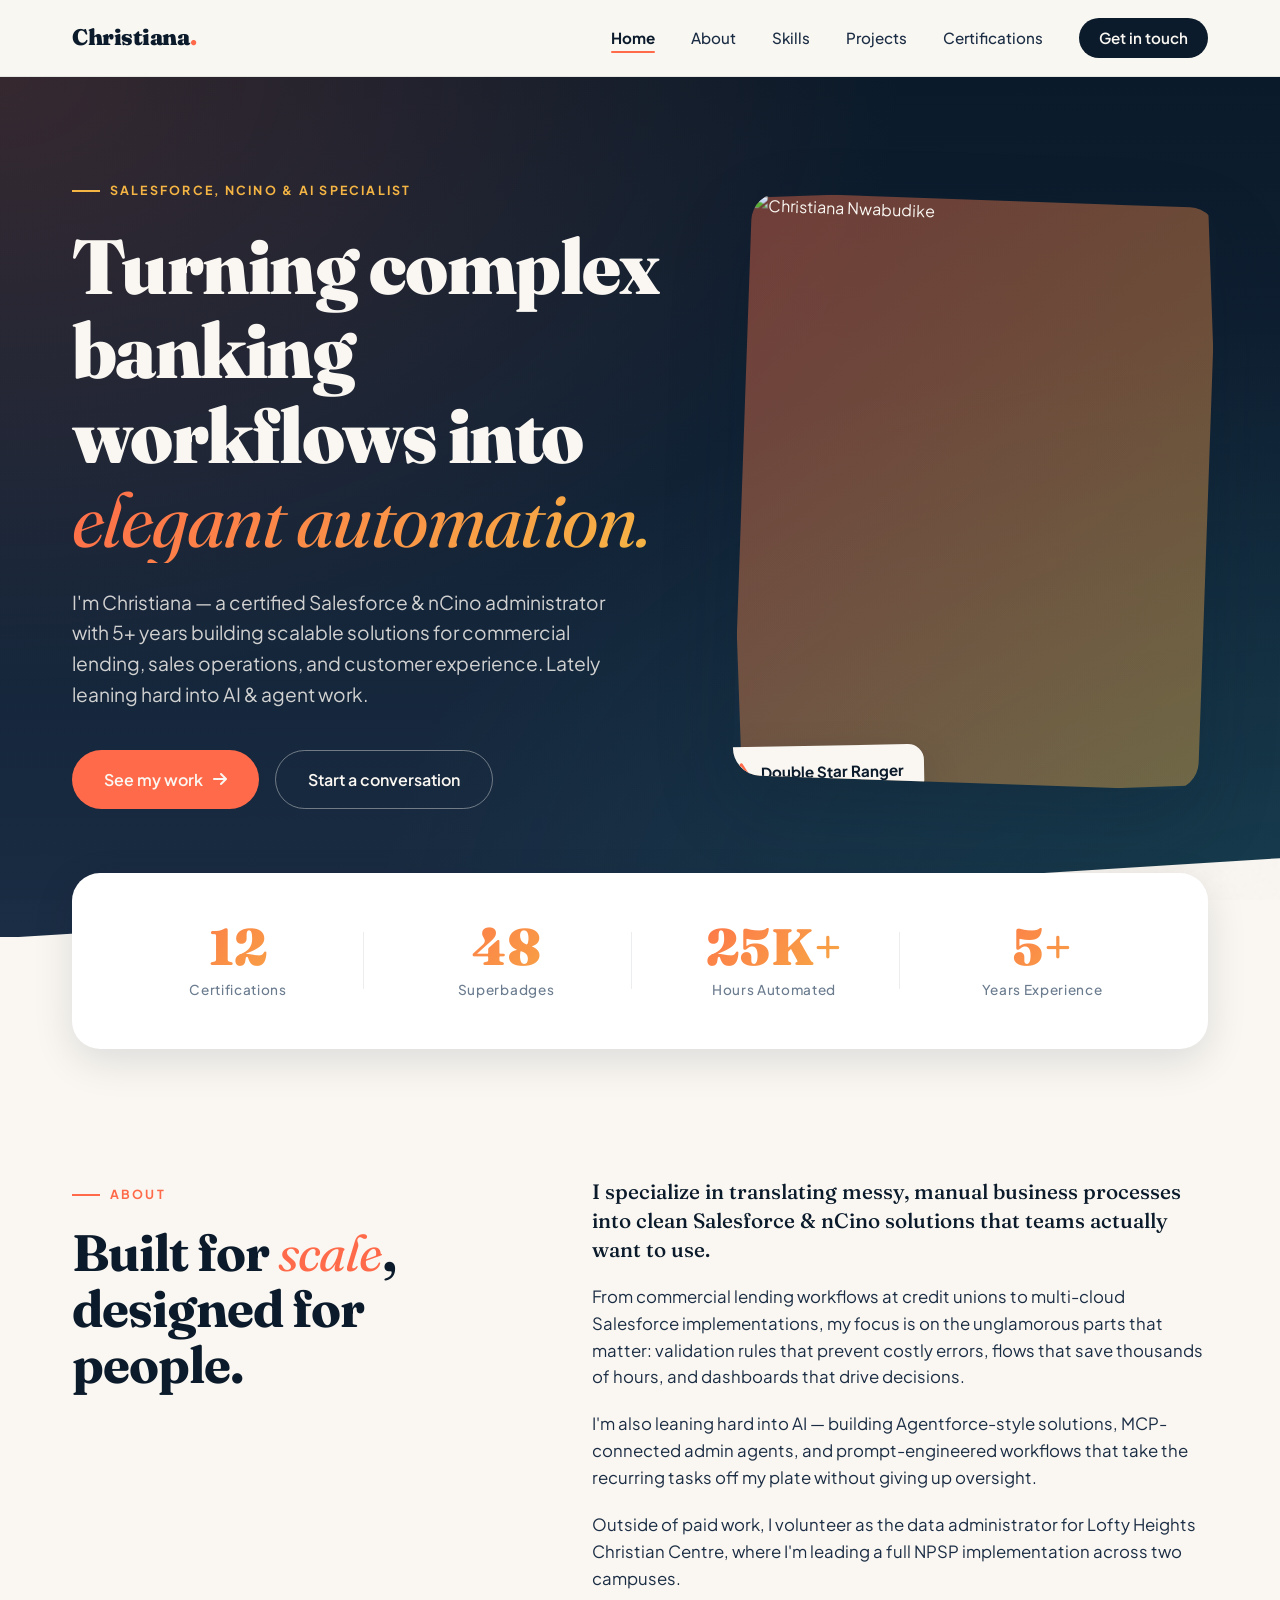
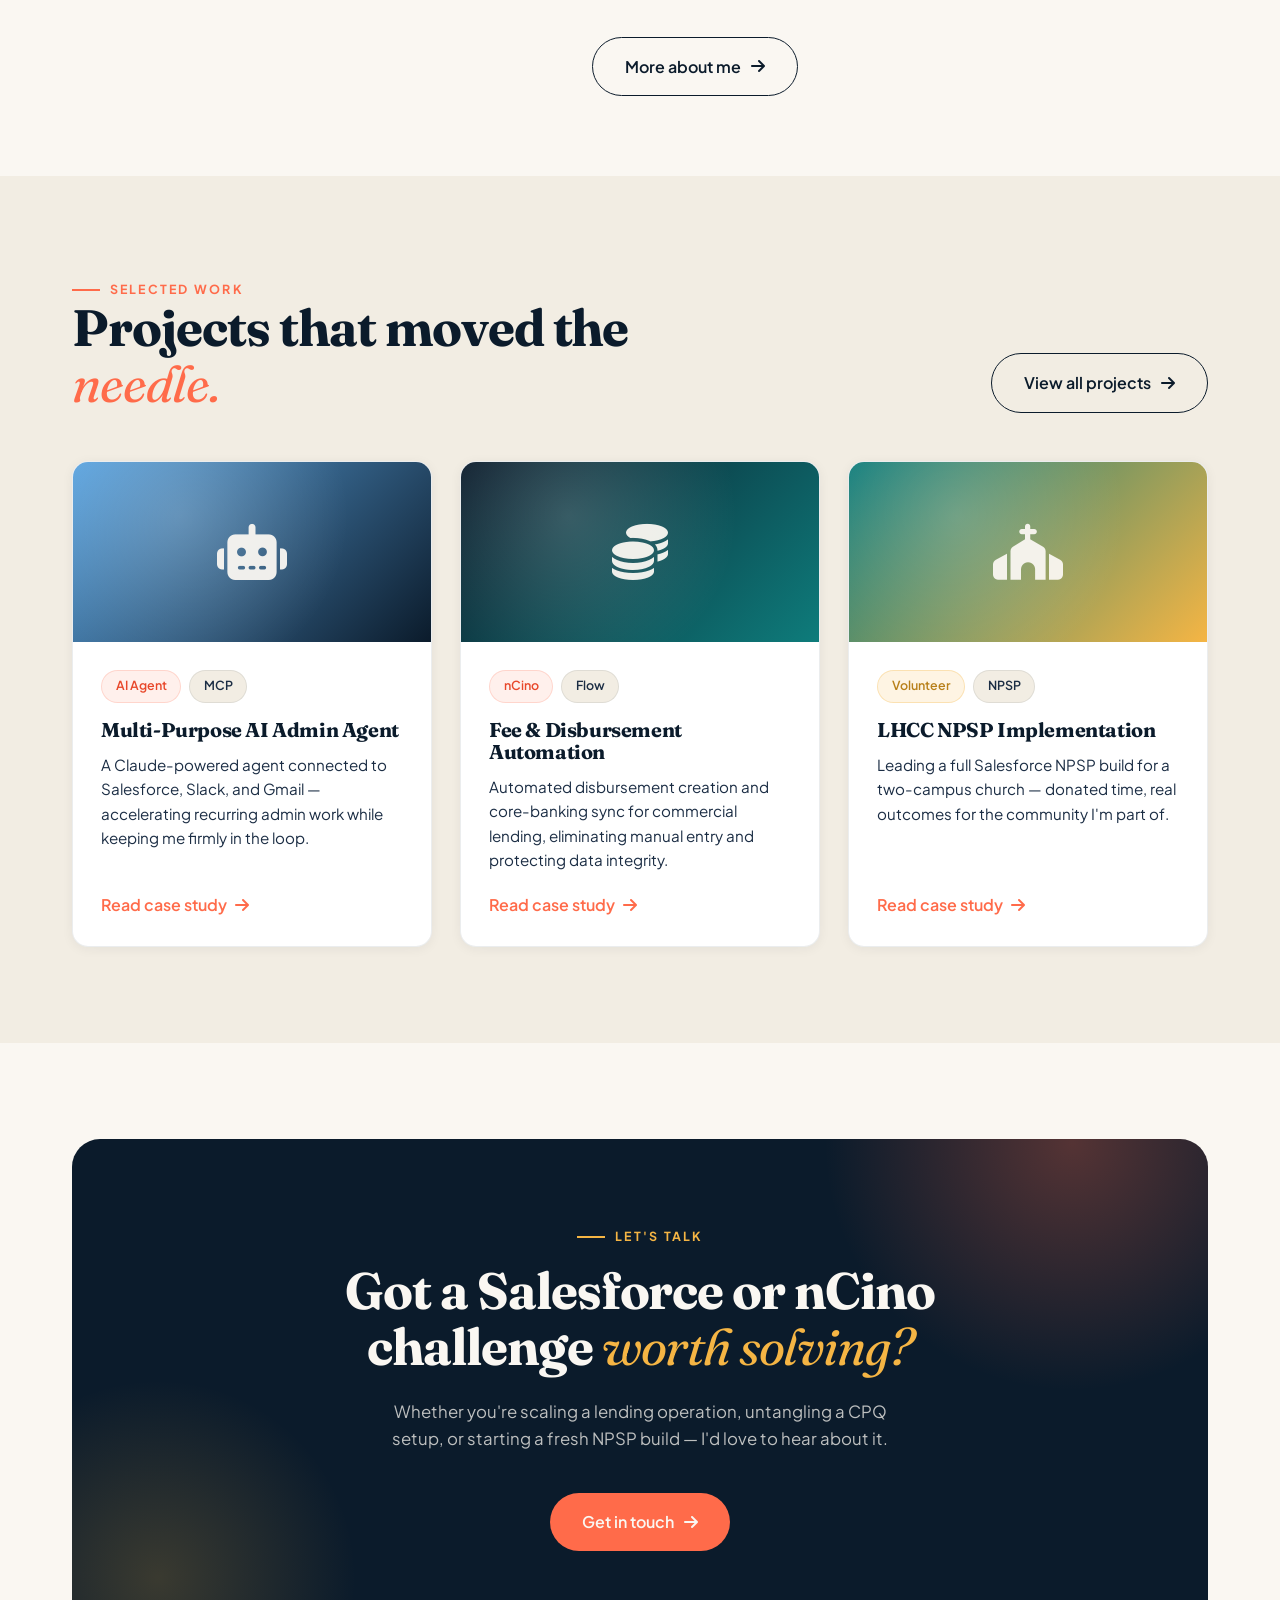
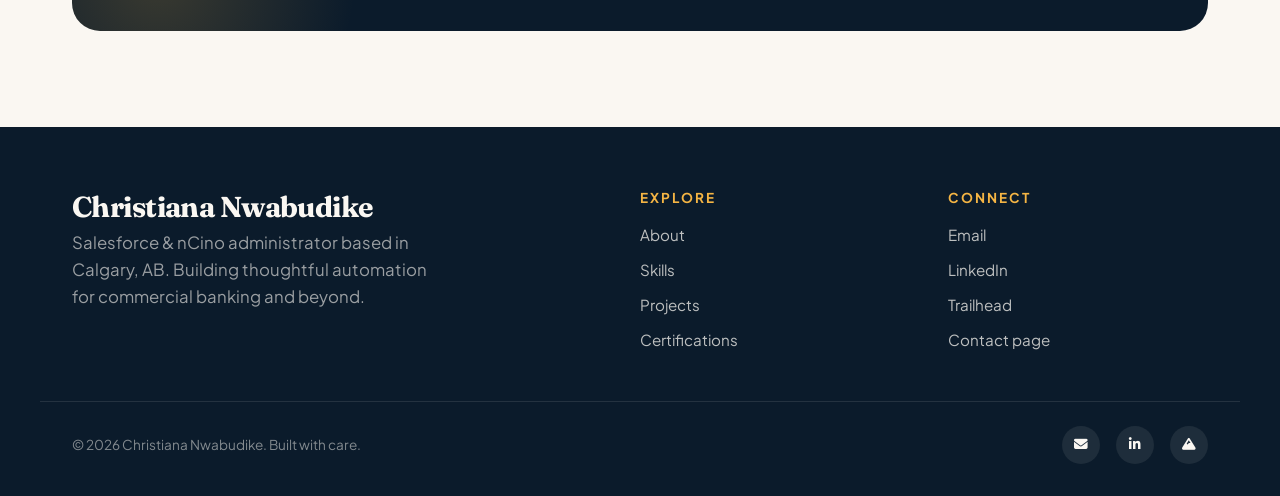
==== commit 47bc2ad4: "Add files via upload" ====
--- a/index.html
+++ b/index.html
@@ -1,658 +1,465 @@
 <!DOCTYPE html>
 <html lang="en">
 <head>
-    <meta charset="UTF-8">
-    <meta name="viewport" content="width=device-width, initial-scale=1.0">
-    <title>Christiana Nwabudike - Salesforce & nCino Portfolio</title>
-    <!-- Tailwind CSS CDN -->
-    <script src="https://cdn.tailwindcss.com"></script>
-    <!-- Font Awesome CDN for icons -->
-    <link rel="stylesheet" href="https://cdnjs.cloudflare.com/ajax/libs/font-awesome/6.0.0-beta3/css/all.min.css">
-    <style>
-        /* Custom styles for the Inter font and general aesthetics */
-        body {
-            font-family: 'Inter', sans-serif;
-            background-color: #f0f4f8; /* Very light grayish-blue background */
-            color: #4A5568; /* Dark gray for main text */
-            line-height: 1.8; /* Generous line spacing for readability */
-            scroll-behavior: smooth; /* Smooth scrolling for anchor links */
-        }
-        /* Header styling */
-        .header-bg {
-            background-color: #2C5282; /* Steel Blue for a lighter header */
-            box-shadow: 0 6px 20px rgba(0, 0, 0, 0.4);
-            z-index: 50; /* Ensure header stays on top */
-            position: sticky; /* Make header sticky */
-            top: 0;
-            width: 100%; /* Ensure it spans full width when sticky */
-        }
-        /* Hero section with image and overlay */
-        .hero-section {
-            position: relative;
-            overflow: hidden;
-            background-color: #0A192F; /* Deep navy fallback */
-            min-height: 600px; /* Increased min-height for more room for the image */
-            display: flex;
-            align-items: center;
-            justify-content: center;
-            flex-direction: column;
-            text-align: center;
-            padding: 6rem 1.5rem;
-            color: white;
-        }
-
-        .hero-background-image {
-            position: absolute;
-            top: 0;
-            left: 0;
-            width: 100%;
-            height: 100%;
-            object-fit: cover; /* Set to 'cover' to fill spaces, no empty background */
-            animation: heroImageAnimation 20s ease-in-out infinite alternate; /* Slower, smoother animation */
-        }
-
-        .hero-overlay {
-            position: absolute;
-            top: 0;
-            left: 0;
-            width: 100%;
-            height: 100%;
-            /* Adjusted Gradient overlay for better image visibility */
-            background: linear-gradient(to bottom, rgba(10, 25, 47, 0.5), rgba(44, 82, 130, 0.3)); /* Lighter opacities */
-            z-index: 5; /* Below content, above image */
-        }
-
-        .hero-content {
-            position: relative;
-            z-index: 10; /* Ensures content is on top */
-            text-shadow: 3px 3px 15px rgba(0, 0, 0, 1); /* Even stronger text shadow for legibility */
-            margin-top: 100px; /* Adjusted to move content further down */
-        }
-
-        /* Hero image specific animation */
-        @keyframes heroImageAnimation {
-            0% { transform: scale(1); filter: brightness(1); }
-            50% { transform: scale(1.02); filter: brightness(0.95); } /* Adjusted scale for more visibility, less cutoff */
-            100% { transform: scale(1); filter: brightness(1); }
-        }
-
-        /* Buttons with subtle gradient and hover effect */
-        .btn-primary {
-            @apply inline-block px-12 py-5 text-xl font-bold text-white rounded-full shadow-xl transition-all duration-300 ease-in-out;
-            background: linear-gradient(45deg, #2C5282, #63B3ED); /* Steel Blue to Sky Blue */
-            box-shadow: 0 8px 18px rgba(44, 82, 130, 0.5);
-            letter-spacing: 0.08em;
-        }
-        .btn-primary:hover {
-            background: linear-gradient(45deg, #63B3ED, #2C5282);
-            transform: translateY(-6px) scale(1.04);
-            box-shadow: 0 12px 25px rgba(44, 82, 130, 0.7);
-        }
-
-        /* Card styling with elegant lift */
-        .card {
-            @apply bg-white p-10 rounded-2xl shadow-xl border border-gray-100; /* Subtle border */
-            transition: all 0.10s cubic-bezier(.25,.8,.25,1); /* Smoother animation */
-            transform: perspective(1px) translateZ(0);
-        }
-        .card:hover {
-            box-shadow: 0 20px 40px rgba(0, 0, 0, 0.25); /* Deeper shadow on hover */
-            transform: translateY(-12px); /* More significant lift */
-        }
-
-        /* Section Titles with modern and professional touch */
-        .section-title {
-            @apply text-5xl font-extrabold text-gray-800 mb-20 text-center relative;
-            letter-spacing: 0.1em; /* More spaced letters for elegance */
-            padding-bottom: 2rem;
-            text-shadow: 1px 1px 2px rgba(0,0,0,0.05);
-        }
-        .section-title::after {
-            content: '';
-            display: block;
-            width: 150px; /* Longer underline */
-            height: 8px; /* Thicker underline */
-            background: linear-gradient(90deg, #2C5282, #63B3ED);
-            margin: 1.5rem auto 0;
-            border-radius: 5px;
-        }
-
-        /* List items styling */
-        .list-item-bullet {
-            @apply list-disc list-inside text-gray-700 mb-2 leading-relaxed;
-        }
-
-        /* Sub-section titles */
-        .sub-section-title {
-            @apply text-3xl font-bold text-gray-700 mb-5;
-            border-bottom: 2px solid #e5e7eb; /* More prominent underline for sub-sections */
-            padding-bottom: 1rem;
-            margin-bottom: 1.5rem;
-            text-align: left; /* Ensure sub-titles are left-aligned within cards */
-        }
-
-        /* Icon links in contact section */
-        .icon-link {
-            color: #2C5282; /* Explicit color for consistency */
-            @apply hover:text-63B3ED transition-colors duration-300 text-5xl;
-            filter: drop-shadow(0 5px 10px rgba(0,0,0,0.3)); /* More prominent shadow */
-        }
-        .icon-link:hover {
-            transform: scale(1.25); /* More noticeable scale */
-        }
-
-        /* Profile image with an elegant border and adjusted position */
-        .profile-img {
-            border: 12px solid #2C5282; /* Matched to header-bg color */
-            box-shadow: 0 15px 30px rgba(0, 0, 0, 0.4);
-            object-position: 50% 65%; /* Adjusted to move image content further down */
-        }
-
-        /* Text justification for paragraphs */
-        p {
-            text-align: justify;
-            word-wrap: break-word;
-            overflow-wrap: break-word;
-        }
-
-        /* Project image banners with enhanced legibility and professional style */
-        .project-image-banner {
-            width: 100%;
-            height: 16rem; /* Even taller banners for maximum impact */
-            background-color: #2C5282; /* Steel Blue for banners */
-            display: flex;
-            align-items: center;
-            justify-content: center;
-            color: white;
-            font-size: 2.5rem; /* Largest, most impactful text */
-            font-weight: black; /* Extra bold for prominence */
-            text-align: center;
-            border-radius: 1rem; /* More rounded corners */
-            margin-bottom: 2.5rem; /* More spacing */
-            box-shadow: 0 10px 20px rgba(0, 0, 0, 0.4);
-            text-shadow: 4px 4px 8px rgba(0, 0, 0, 1); /* Very strong text shadow */
-            padding: 0 3rem; /* Ample padding to prevent any text cutoff */
-            box-sizing: border-box; /* Include padding in width/height */
-        }
-
-        /* Adjust card padding for overall content */
-        .card {
-            padding: 2.5rem; /* Increased padding within cards */
-        }
-        .card p, .card ul {
-            padding: 0; /* Remove internal padding if affecting text */
-            margin-left: 0.5rem; /* For list bullets alignment */
-            text-align: left; /* Ensure text within cards is left-aligned */
-        }
-
-        /* Alternating section backgrounds for visual interest */
-        .section-light {
-            background-color: #F0F4F8;
-        }
-        .section-white {
-            background-color: #FFFFFF;
-        }
-
-        /* Active navigation link styling */
-        .nav-link.active {
-            color: #63B3ED; /* Sky Blue for active link */
-            font-weight: bold;
-        }
-    </style>
+<meta charset="UTF-8">
+<meta name="viewport" content="width=device-width, initial-scale=1.0">
+<title>Christiana Nwabudike — Salesforce & nCino Specialist</title>
+<meta name="description" content="Salesforce & nCino administrator specializing in CPQ, Flow automation, and commercial banking workflows. 12 certifications, 48 superbadges, 25,000+ hours saved.">
+<link rel="stylesheet" href="styles.css">
+<link rel="stylesheet" href="https://cdnjs.cloudflare.com/ajax/libs/font-awesome/6.4.0/css/all.min.css">
+<style>
+  /* ===== HERO ===== */
+  .hero {
+    background: var(--grad-hero);
+    color: var(--cream);
+    padding: 6rem 0 8rem;
+    position: relative;
+    overflow: hidden;
+  }
+  .hero::after {
+    content: '';
+    position: absolute;
+    bottom: -1px;
+    left: 0;
+    right: 0;
+    height: 80px;
+    background: var(--cream);
+    clip-path: polygon(0 100%, 100% 100%, 100% 0);
+  }
+  .hero-grid {
+    display: grid;
+    grid-template-columns: 1.3fr 1fr;
+    gap: 4rem;
+    align-items: center;
+  }
+  .hero h1 {
+    color: var(--cream);
+    margin: 1.5rem 0 1.5rem;
+  }
+  .hero h1 em {
+    font-style: italic;
+    font-weight: 400;
+    background: var(--grad-warm);
+    -webkit-background-clip: text;
+    background-clip: text;
+    color: transparent;
+    display: inline-block;
+  }
+  .hero .eyebrow { color: var(--amber); }
+  .hero .eyebrow::before { background: var(--amber); }
+  .hero-lede {
+    font-size: 1.2rem;
+    color: rgba(250, 247, 242, 0.82);
+    max-width: 540px;
+    margin-bottom: 2.5rem;
+  }
+  .hero-actions { display: flex; gap: 1rem; flex-wrap: wrap; }
+  .hero .btn-primary { background: var(--coral); }
+  .hero .btn-primary:hover { background: var(--cream); color: var(--ink); }
+  .hero .btn-ghost { color: var(--cream); border-color: rgba(250, 247, 242, 0.4); }
+  .hero .btn-ghost:hover { background: var(--cream); color: var(--ink); border-color: var(--cream); }
+
+  .hero-portrait {
+    position: relative;
+    aspect-ratio: 4/5;
+    border-radius: var(--radius-lg);
+    overflow: hidden;
+    box-shadow: var(--shadow-lg);
+    transform: rotate(2deg);
+  }
+  .hero-portrait img { width: 100%; height: 100%; object-fit: cover; object-position: center 30%; }
+  .hero-portrait::before {
+    content: '';
+    position: absolute;
+    inset: -10px;
+    background: var(--grad-warm);
+    border-radius: var(--radius-lg);
+    z-index: -1;
+    transform: rotate(-4deg);
+    opacity: 0.4;
+  }
+  .hero-badge {
+    position: absolute;
+    bottom: -20px;
+    left: -20px;
+    background: var(--cream);
+    color: var(--ink);
+    padding: 0.85rem 1.25rem;
+    border-radius: var(--radius);
+    box-shadow: var(--shadow);
+    font-weight: 700;
+    font-size: 0.95rem;
+    display: flex;
+    align-items: center;
+    gap: 0.6rem;
+    transform: rotate(-3deg);
+  }
+  .hero-badge i { color: var(--coral); font-size: 1.2rem; }
+
+  /* ===== STATS ===== */
+  .stats {
+    margin-top: -4rem;
+    position: relative;
+    z-index: 3;
+  }
+  .stats-grid {
+    background: white;
+    border-radius: var(--radius-lg);
+    padding: 2.5rem;
+    box-shadow: var(--shadow);
+    display: grid;
+    grid-template-columns: repeat(4, 1fr);
+    gap: 1rem;
+  }
+  .stat {
+    text-align: center;
+    padding: 0.5rem;
+    position: relative;
+  }
+  .stat:not(:last-child)::after {
+    content: '';
+    position: absolute;
+    right: 0;
+    top: 20%;
+    height: 60%;
+    width: 1px;
+    background: var(--line);
+  }
+  .stat-num {
+    font-family: var(--font-display);
+    font-size: clamp(2.2rem, 4vw, 3.5rem);
+    font-weight: 900;
+    line-height: 1;
+    background: var(--grad-warm);
+    -webkit-background-clip: text;
+    background-clip: text;
+    color: transparent;
+  }
+  .stat-label {
+    font-size: 0.85rem;
+    color: var(--mute);
+    letter-spacing: 0.05em;
+    margin-top: 0.4rem;
+    font-weight: 500;
+  }
+
+  /* ===== INTRO ===== */
+  .intro {
+    padding: 8rem 0 5rem;
+  }
+  .intro-grid {
+    display: grid;
+    grid-template-columns: 1fr 1.4fr;
+    gap: 5rem;
+    align-items: start;
+  }
+  .intro h2 { margin-top: 1.25rem; }
+  .intro h2 em { font-style: italic; color: var(--coral); font-weight: 400; }
+  .intro-body p { margin-bottom: 1.25rem; }
+  .intro-body p:first-child {
+    font-size: 1.3rem;
+    color: var(--ink);
+    font-weight: 500;
+    font-family: var(--font-display);
+    line-height: 1.4;
+  }
+
+  /* ===== FEATURED PROJECTS ===== */
+  .featured {
+    background: var(--cream-soft);
+    padding: 6rem 0;
+  }
+  .featured-head {
+    display: flex;
+    justify-content: space-between;
+    align-items: end;
+    margin-bottom: 3rem;
+    flex-wrap: wrap;
+    gap: 1.5rem;
+  }
+  .featured-head h2 { max-width: 600px; }
+  .featured-head h2 em { font-style: italic; color: var(--coral); font-weight: 400; }
+
+  .project-grid {
+    display: grid;
+    grid-template-columns: repeat(3, 1fr);
+    gap: 1.75rem;
+  }
+  .project-card {
+    background: white;
+    border-radius: var(--radius);
+    overflow: hidden;
+    box-shadow: var(--shadow-sm);
+    border: 1px solid var(--line);
+    transition: all 0.4s cubic-bezier(0.2, 0.8, 0.2, 1);
+    display: flex;
+    flex-direction: column;
+  }
+  .project-card:hover {
+    transform: translateY(-8px);
+    box-shadow: var(--shadow);
+    border-color: rgba(255, 107, 74, 0.3);
+  }
+  .project-banner {
+    height: 180px;
+    display: flex;
+    align-items: center;
+    justify-content: center;
+    color: var(--cream);
+    position: relative;
+    overflow: hidden;
+  }
+  .project-banner i {
+    font-size: 3.5rem;
+    opacity: 0.95;
+    z-index: 2;
+  }
+  .project-banner::after {
+    content: '';
+    position: absolute;
+    inset: 0;
+    background: radial-gradient(circle at 30% 30%, rgba(255,255,255,0.18), transparent 60%);
+  }
+  .banner-1 { background: linear-gradient(135deg, #0B1B2B, #0E7C7B); }
+  .banner-2 { background: linear-gradient(135deg, #FF6B4A, #E8472A); }
+  .banner-3 { background: linear-gradient(135deg, #0E7C7B, #5BA4E0); }
+  .project-body { padding: 1.75rem; flex: 1; display: flex; flex-direction: column; }
+  .project-body h3 { font-size: 1.25rem; margin-bottom: 0.75rem; }
+  .project-body p { font-size: 0.95rem; flex: 1; margin-bottom: 1.25rem; }
+  .project-link {
+    color: var(--coral);
+    font-weight: 600;
+    display: inline-flex;
+    align-items: center;
+    gap: 0.5rem;
+    transition: gap 0.25s;
+  }
+  .project-link:hover { gap: 0.85rem; }
+
+  /* ===== CTA ===== */
+  .cta {
+    padding: 6rem 0;
+    text-align: center;
+  }
+  .cta-card {
+    background: var(--ink);
+    color: var(--cream);
+    border-radius: var(--radius-lg);
+    padding: 5rem 2rem;
+    position: relative;
+    overflow: hidden;
+  }
+  .cta-card::before {
+    content: '';
+    position: absolute;
+    top: -50%;
+    right: -10%;
+    width: 500px;
+    height: 500px;
+    background: radial-gradient(circle, rgba(255, 107, 74, 0.3), transparent 70%);
+    pointer-events: none;
+  }
+  .cta-card::after {
+    content: '';
+    position: absolute;
+    bottom: -30%;
+    left: -10%;
+    width: 400px;
+    height: 400px;
+    background: radial-gradient(circle, rgba(245, 181, 68, 0.2), transparent 70%);
+    pointer-events: none;
+  }
+  .cta-card h2 {
+    color: var(--cream);
+    max-width: 700px;
+    margin: 1rem auto 1.5rem;
+    position: relative;
+  }
+  .cta-card h2 em { color: var(--amber); font-style: italic; font-weight: 400; }
+  .cta-card p { color: rgba(250, 247, 242, 0.75); max-width: 540px; margin: 0 auto 2.5rem; position: relative; }
+  .cta-card .btn { position: relative; background: var(--coral); }
+  .cta-card .btn:hover { background: var(--cream); color: var(--ink); }
+  .cta-card .eyebrow { color: var(--amber); position: relative; }
+  .cta-card .eyebrow::before { background: var(--amber); }
+
+  @media (max-width: 900px) {
+    .hero-grid { grid-template-columns: 1fr; gap: 3rem; }
+    .hero-portrait { max-width: 360px; margin: 0 auto; }
+    .stats-grid { grid-template-columns: repeat(2, 1fr); padding: 1.5rem; }
+    .stat:nth-child(2)::after { display: none; }
+    .intro-grid { grid-template-columns: 1fr; gap: 2rem; }
+    .project-grid { grid-template-columns: 1fr; }
+    .cta-card { padding: 3rem 1.5rem; }
+  }
+</style>
 </head>
-<body class="antialiased">
-
-    <!-- Header Section (Navigation) -->
-    <header class="header-bg text-white shadow-lg">
-        <nav class="container mx-auto px-8 py-2 flex flex-col sm:flex-row justify-between items-center">
-            <div class="text-4xl font-extrabold tracking-wider">
-                Christiana Nwabudike
-            </div>
-            <ul class="flex space-x-10 mt-6 sm:mt-0 text-xl font-medium">
-                <li><a href="#about" class="nav-link hover:text-sky-300 transition-colors duration-200">About</a></li>
-                <li><a href="#skills" class="nav-link hover:text-sky-300 transition-colors duration-200">Skills</a></li>
-                <li><a href="#certifications" class="nav-link hover:text-sky-300 transition-colors duration-200">Certifications</a></li>
-                <li><a href="#superbadges" class="nav-link hover:text-sky-300 transition-colors duration-200">Superbadges</a></li>
-                <li><a href="#portfolio" class="nav-link hover:text-sky-300 transition-colors duration-200">Projects</a></li>
-                <li><a href="#education" class="nav-link hover:text-sky-300 transition-colors duration-200">Education</a></li>
-                <li><a href="#activities" class="nav-link hover:text-sky-300 transition-colors duration-200">Activities</a></li>
-                <li><a href="#contact" class="nav-link hover:text-sky-300 transition-colors duration-200">Contact</a></li>
-            </ul>
-        </nav>
-    </header>
-
-    <!-- Hero Section (Dynamic Banner with your image) -->
-    <section class="hero-section">
-        <img src="https://raw.githubusercontent.com/cristiana-nwabudike/Christiana/main/Portfolio%20Image2.png" alt="Salesforce and nCino background" class="hero-background-image">
-        <div class="hero-overlay"></div> <!-- Overlay for text legibility -->
-        <div class="hero-content">
-            <h1 class="text-7xl md:text-8xl font-extrabold leading-tight mb-8">
-                Christiana Nwabudike
-            </h1>
-            <p class="text-4xl md:text-5xl font-light mb-12">
-                Salesforce & nCino Administrator | CPQ, Flow & Workflow Automation Expert
-            </p>
+<body>
+
+<!-- NAV -->
+<nav class="nav">
+  <div class="nav-inner">
+    <a href="index.html" class="nav-brand">Christiana<span>.</span></a>
+    <button class="nav-toggle" aria-label="Menu">☰</button>
+    <ul class="nav-links">
+      <li><a href="index.html">Home</a></li>
+      <li><a href="about.html">About</a></li>
+      <li><a href="skills.html">Skills</a></li>
+      <li><a href="projects.html">Projects</a></li>
+      <li><a href="certifications.html">Certifications</a></li>
+      <li><a href="contact.html" class="nav-cta">Get in touch</a></li>
+    </ul>
+  </div>
+</nav>
+
+<!-- HERO -->
+<section class="hero">
+  <div class="container">
+    <div class="hero-grid">
+      <div class="fade-up">
+        <span class="eyebrow">Salesforce, nCino &amp; AI Specialist</span>
+        <h1>Turning complex banking workflows into <em>elegant automation.</em></h1>
+        <p class="hero-lede">
+          I'm Christiana — a certified Salesforce &amp; nCino administrator with 5+ years building scalable solutions for commercial lending, sales operations, and customer experience. Lately leaning hard into AI &amp; agent work.
+        </p>
+        <div class="hero-actions">
+          <a href="projects.html" class="btn btn-primary">See my work <i class="fas fa-arrow-right"></i></a>
+          <a href="contact.html" class="btn btn-ghost">Start a conversation</a>
         </div>
-    </section>
-
-    <!-- About Section (Reverted to full-width but with refined content layout) -->
-    <section id="about" class="py-28 px-8 section-white shadow-2xl rounded-2xl max-w-7xl mx-auto my-20">
-        <div class="container mx-auto">
-            <h2 class="section-title">ABOUT ME</h2>
-            <div class="flex flex-col lg:flex-row items-center lg:items-start lg:space-x-20">
-                <div class="mb-16 lg:mb-0 lg:w-1/3 flex justify-center">
-                    <img src="https://raw.githubusercontent.com/cristiana-nwabudike/Christiana/main/6F25B341-FE62-4190-9466-7DDA0C478B91_1_105_c.jpeg" alt="Christiana Nwabudike Photo" class="rounded-full shadow-2xl w-72 h-72 object-cover profile-img">
-                </div>
-                <div class="lg:w-2/3 text-xl text-gray-700 leading-relaxed">
-                    <p class="mb-6">
-                        An accomplished Salesforce and nCino expert with 12 certifications and over 5 years of progressive IT experience, I have a proven track record in platform optimization, business automation, and user adoption. My expertise spans Salesforce Sales Cloud, Service Cloud, Financial Services Cloud, and comprehensive nCino workflows.
-                    </p>
-                    <p class="mb-6">
-                        I specialize in designing, optimizing, and translating complex business requirements into scalable Salesforce and nCino solutions. My focus is on driving efficiency and improving user experience through effective stakeholder collaboration, automating manual processes, and managing product backlogs. I am known for driving user adoption to 100%, automating processes to save over 25,000 hours annually, and delivering seamless deployments with 99.9% success rates.
-                    </p>
-                    <p>
-                        My proficiency extends to Salesforce CPQ configuration, enabling businesses to streamline their quoting processes, manage complex pricing rules, and automate contract generation. Furthermore, I am a master of Salesforce Flow automation, designing and implementing powerful declarative automations to automate complex business processes, improve data quality, and reduce manual effort. My goal is to empower users and maximize the return on investment from both Salesforce and nCino platforms.
-                    </p>
-                </div>
-            </div>
+      </div>
+      <div class="fade-up delay-2">
+        <div class="hero-portrait">
+          <img src="https://raw.githubusercontent.com/cristiana-nwabudike/Christiana/main/6F25B341-FE62-4190-9466-7DDA0C478B91_1_105_c.jpeg" alt="Christiana Nwabudike">
+          <div class="hero-badge"><i class="fas fa-mountain"></i> Double Star Ranger</div>
         </div>
-    </section>
-
-    <!-- Skills Section (Re-designed for a cleaner grid) -->
-    <section id="skills" class="py-28 px-8 section-light max-w-7xl mx-auto my-20 rounded-2xl shadow-xl">
-        <div class="container mx-auto">
-            <h2 class="section-title">SKILLS & EXPERTISE</h2>
-            <div class="grid grid-cols-1 md:grid-cols-2 lg:grid-cols-3 gap-10">
-                <!-- Skill Card: Salesforce & nCino Tools -->
-                <div class="card">
-                    <h3 class="sub-section-title">Salesforce & nCino Tools</h3>
-                    <ul class="list-item-bullet">
-                        <li>Flow Builder, Data Loader, Salesforce Inspector</li>
-                        <li>SOQL, Reports and Dashboards</li>
-                        <li>Validation Rules, Formula Fields, Forms Manager</li>
-                        <li>nCino syntax, DocManager, Smart Checklist, Approval Process</li>
-                        <li>Salesforce CPQ</li>
-                    </ul>
-                </div>
-                <!-- Skill Card: Development & Integration -->
-                <div class="card">
-                    <h3 class="sub-section-title">Development & Integration</h3>
-                    <ul class="list-item-bullet">
-                        <li>Azure, AutoRabit</li>
-                        <li>Data Migration, Third-Party Integration</li>
-                        <li>DocuSign, SharePoint, Nintex, ZoomInfo, Gong, Gainsight</li>
-                    </ul>
-                </div>
-                <!-- Skill Card: Data Management & Security -->
-                <div class="card">
-                    <h3 class="sub-section-title">Data Management & Security</h3>
-                    <ul class="list-item-bullet">
-                        <li>User Roles, Profiles, Permission Sets</li>
-                        <li>User Provisioning, Sharing Setting</li>
-                        <li>Security Management</li>
-                        <li>Data Quality & Governance</li>
-                    </ul>
-                </div>
-                <!-- Skill Card: Documentation & Project Management -->
-                <div class="card">
-                    <h3 class="sub-section-title">Documentation & Project Management</h3>
-                    <ul class="list-item-bullet">
-                        <li>Process Mapping, User Guide Document</li>
-                        <li>Training Material Development</li>
-                        <li>Agile Methodology, Backlog Grooming</li>
-                        <li>Release Notes Development, Release Testing & Management</li>
-                        <li>Sandbox Management & Deployment</li>
-                        <li>Root Cause Analysis</li>
-                        <li>User Story and Acceptance Criteria</li>
-                    </ul>
-                </div>
-                <!-- Skill Card: Communication & Consulting (spans 2 columns on larger screens) -->
-                <div class="card md:col-span-2 lg:col-span-1">
-                    <h3 class="sub-section-title">Communication & Consulting</h3>
-                    <ul class="list-item-bullet">
-                        <li>Stakeholder Management</li>
-                        <li>Cross-Functional Communication & Collaboration</li>
-                        <li>Problem Solving, Detail-Oriented, Adaptable</li>
-                        <li>User Training & Enablement</li>
-                        <li>Requirement Gathering</li>
-                    </ul>
-                </div>
-            </div>
+      </div>
+    </div>
+  </div>
+</section>
+
+<!-- STATS -->
+<section class="stats" style="padding: 0;">
+  <div class="container">
+    <div class="stats-grid fade-up delay-3">
+      <div class="stat"><div class="stat-num">12</div><div class="stat-label">Certifications</div></div>
+      <div class="stat"><div class="stat-num">48</div><div class="stat-label">Superbadges</div></div>
+      <div class="stat"><div class="stat-num">25K+</div><div class="stat-label">Hours Automated</div></div>
+      <div class="stat"><div class="stat-num">5+</div><div class="stat-label">Years Experience</div></div>
+    </div>
+  </div>
+</section>
+
+<!-- INTRO -->
+<section class="intro">
+  <div class="container">
+    <div class="intro-grid">
+      <div>
+        <span class="eyebrow">About</span>
+        <h2>Built for <em>scale</em>, designed for people.</h2>
+      </div>
+      <div class="intro-body">
+        <p>I specialize in translating messy, manual business processes into clean Salesforce &amp; nCino solutions that teams actually want to use.</p>
+        <p>From commercial lending workflows at credit unions to multi-cloud Salesforce implementations, my focus is on the unglamorous parts that matter: validation rules that prevent costly errors, flows that save thousands of hours, and dashboards that drive decisions.</p>
+        <p>I'm also leaning hard into AI — building Agentforce-style solutions, MCP-connected admin agents, and prompt-engineered workflows that take the recurring tasks off my plate without giving up oversight.</p>
+        <p>Outside of paid work, I volunteer as the data administrator for Lofty Heights Christian Centre, where I'm leading a full NPSP implementation across two campuses.</p>
+        <a href="about.html" class="btn btn-ghost mt-3">More about me <i class="fas fa-arrow-right"></i></a>
+      </div>
+    </div>
+  </div>
+</section>
+
+<!-- FEATURED PROJECTS -->
+<section class="featured">
+  <div class="container">
+    <div class="featured-head">
+      <div>
+        <span class="eyebrow">Selected Work</span>
+        <h2>Projects that moved the <em>needle.</em></h2>
+      </div>
+      <a href="projects.html" class="btn btn-ghost">View all projects <i class="fas fa-arrow-right"></i></a>
+    </div>
+
+    <div class="project-grid">
+      <a href="projects/ai-agent.html" class="project-card">
+        <div class="project-banner" style="background: linear-gradient(135deg, #5BA4E0, #0B1B2B);"><i class="fas fa-robot"></i></div>
+        <div class="project-body">
+          <div class="flex gap-1 mb-2"><span class="tag tag-coral">AI Agent</span><span class="tag">MCP</span></div>
+          <h3>Multi-Purpose AI Admin Agent</h3>
+          <p>A Claude-powered agent connected to Salesforce, Slack, and Gmail — accelerating recurring admin work while keeping me firmly in the loop.</p>
+          <span class="project-link">Read case study <i class="fas fa-arrow-right"></i></span>
         </div>
-    </section>
-
-    <!-- Certifications Section -->
-    <section id="certifications" class="py-28 px-8 section-white max-w-7xl mx-auto my-20 rounded-2xl shadow-xl">
-        <div class="container mx-auto">
-            <h2 class="section-title">CERTIFICATIONS</h2>
-            <div class="grid grid-cols-1 md:grid-cols-2 gap-10 text-xl text-gray-700 pt-4">
-                <ul class="list-item-bullet">
-                    <li>nCino Commercial Banking 201</li>
-                    <li>Salesforce Data Cloud Consultant</li>
-                    <li>Salesforce Certified Agentforce Specialist</li>
-                    <li>Salesforce Certified Experience Cloud Consultant</li>
-                    <li>Salesforce Certified Business Analyst</li>
-                    <li>Salesforce Certified AI Associate</li>
-                </ul>
-                <ul class="list-item-bullet">
-                    <li>Salesforce Advanced Administrator</li>
-                    <li>Salesforce Certified Platform App Builder</li>
-                    <li>Salesforce Certified Sales Cloud Consultant</li>
-                    <li>Salesforce Certified Service Cloud Consultant</li>
-                    <li>Salesforce Associate</li>
-                    <li>Salesforce Certified Administrator</li>
-                </ul>
-            </div>
+      </a>
+
+      <a href="projects/fee-disbursement.html" class="project-card">
+        <div class="project-banner banner-1"><i class="fas fa-coins"></i></div>
+        <div class="project-body">
+          <div class="flex gap-1 mb-2"><span class="tag tag-coral">nCino</span><span class="tag">Flow</span></div>
+          <h3>Fee &amp; Disbursement Automation</h3>
+          <p>Automated disbursement creation and core-banking sync for commercial lending, eliminating manual entry and protecting data integrity.</p>
+          <span class="project-link">Read case study <i class="fas fa-arrow-right"></i></span>
         </div>
-    </section>
-
-    <!-- Superbadges Section -->
-    <section id="superbadges" class="py-28 px-8 section-light max-w-7xl mx-auto my-20 rounded-2xl shadow-xl">
-        <div class="container mx-auto">
-            <h2 class="section-title">SALESFORCE SUPERBADGES</h2>
-            <div class="grid grid-cols-1 md:grid-cols-2 gap-10 text-xl text-gray-700 pt-4">
-                <ul class="list-item-bullet">
-                    <li><i class="fas fa-award text-blue-500 mr-3"></i>Access Governance Superbadge Unit</li>
-                    <li><i class="fas fa-award text-blue-500 mr-3"></i>App Customization Specialist</li>
-                    <li><i class="fas fa-award text-blue-500 mr-3"></i>Approval Process Management Superbadge Unit</li>
-                    <li><i class="fas fa-award text-blue-500 mr-3"></i>Approval Process Specialist Superbadge</li>
-                    <li><i class="fas fa-award text-blue-500 mr-3"></i>Approval Process Troubleshooting Superbadge Unit</li>
-                    <li><i class="fas fa-award text-blue-500 mr-3"></i>Business Administration Specialist</li>
-                    <li><i class="fas fa-award text-blue-500 mr-3"></i>Data Model Optimization Specialist Superbadge</li>
-                    <li><i class="fas fa-award text-blue-500 mr-3"></i>Data Protection Superbadge Unit</li>
-                    <li><i class="fas fa-award text-blue-500 mr-3"></i>Data Quality Specialist Superbadge</li>
-                    <li><i class="fas fa-award text-blue-500 mr-3"></i>Data Standardization Superbadge Unit</li>
-                    <li><i class="fas fa-award text-blue-500 mr-3"></i>Data Validation Superbadge Unit</li>
-                    <li><i class="fas fa-award text-blue-500 mr-3"></i>Financial Services Cloud Specialist</li>
-                    <li><i class="fas fa-award text-blue-500 mr-3"></i>Flow Administration Superbadge Unit</li>
-                    <li><i class="fas fa-award text-blue-500 mr-3"></i>Flow Collections and Loops Superbadge Unit</li>
-                    <li><i class="fas fa-award text-blue-500 mr-3"></i>Flow Data Collections Optimization Superbadge Unit</li>
-                    <li><i class="fas fa-award text-blue-500 mr-3"></i>Flow Debugging Superbadge Unit</li>
-                    <li><i class="fas fa-award text-blue-500 mr-3"></i>Flow Elements and Resources Specialist Superbadge</li>
-                    <li><i class="fas fa-award text-blue-500 mr-3"></i>Flow Error Handling Superbadge Unit</li>
-                    <li><i class="fas fa-award text-blue-500 mr-3"></i>Flow Fundamentals Superbadge Unit</li>
-                    <li><i class="fas fa-award text-blue-500 mr-3"></i>Flow Interactions Superbadge Unit</li>
-                    <li><i class="fas fa-award text-blue-500 mr-3"></i>Flow Management Specialist Superbadge</li>
-                    <li><i class="fas fa-award text-blue-500 mr-3"></i>Flow Optimization Superbadge Unit</li>
-                    <li><i class="fas fa-award text-blue-500 mr-3"></i>Formulas Superbadge Unit</li>
-                    <li><i class="fas fa-award text-blue-500 mr-3"></i>Lightning Analyst Super Set</li>
-                </ul>
-                <ul class="list-item-bullet">
-                    <li><i class="fas fa-award text-blue-500 mr-3"></i>Lightning Experience Reports & Dashboards Specialist</li>
-                    <li><i class="fas fa-award text-blue-500 mr-3"></i>Lightning Implementation Specialist</li>
-                    <li><i class="fas fa-award text-blue-500 mr-3"></i>Object Relationships Superbadge Unit</li>
-                    <li><i class="fas fa-award text-blue-500 mr-3"></i>Process Automation Specialist Superbadge</li>
-                    <li><i class="fas fa-award text-blue-500 mr-3"></i>Record-Triggered Flow Superbadge Unit</li>
-                    <li><i class="fas fa-award text-blue-500 mr-3"></i>Sales Accounts Superbadge Unit</li>
-                    <li><i class="fas fa-award text-blue-500 mr-3"></i>Sales Cloud and Console Superbadge Unit</li>
-                    <li><i class="fas fa-award text-blue-500 mr-3"></i>Sales Customer Relationship Management Specialist Superbadge</li>
-                    <li><i class="fas fa-award text-blue-500 mr-3"></i>Sales Opportunities Management Specialist Superbadge</li>
-                    <li><i class="fas fa-award text-blue-500 mr-3"></i>Sales Opportunities Superbadge Unit</li>
-                    <li><i class="fas fa-award text-blue-500 mr-3"></i>Sales Path and Interactions Superbadge Unit</li>
-                    <li><i class="fas fa-award text-blue-500 mr-3"></i>Sales Products and Quotes Superbadge Unit</li>
-                    <li><i class="fas fa-award text-blue-500 mr-3"></i>Screen Flow Distribution Superbadge Unit</li>
-                    <li><i class="fas fa-award text-blue-500 mr-3"></i>Screen Flow Fundamentals Superbadge Unit</li>
-                    <li><i class="fas fa-award text-blue-500 mr-3"></i>Screen Flow Specialist Superbadge</li>
-                    <li><i class="fas fa-award text-blue-500 mr-3"></i>Screenless Flow Specialist Superbadge</li>
-                    <li><i class="fas fa-award text-blue-500 mr-3"></i>Scheduled Flow and Subflow Superbadge Unit</li>
-                    <li><i class="fas fa-award text-blue-500 mr-3"></i>Security and Performance Superbadge Unit</li>
-                    <li><i class="fas fa-award text-blue-500 mr-3"></i>Selling Specialist Super Set</li>
-                    <li><i class="fas fa-award text-blue-500 mr-3"></i>Selling with Sales Cloud Specialist</li>
-                    <li><i class="fas fa-award text-blue-500 mr-3"></i>Service Cloud Specialist</li>
-                    <li><i class="fas fa-award text-blue-500 mr-3"></i>User Access Fundamentals Superbadge Unit</li>
-                    <li><i class="fas fa-award text-blue-500 mr-3"></i>User Access Troubleshooting Superbadge Unit</li>
-                    <li><i class="fas fa-award text-blue-500 mr-3"></i>User Experience Superbadge Unit</li>
-                </ul>
-            </div>
+      </a>
+
+      <a href="projects/lhcc-npsp.html" class="project-card">
+        <div class="project-banner" style="background: linear-gradient(135deg, #0E7C7B, #F5B544);"><i class="fas fa-church"></i></div>
+        <div class="project-body">
+          <div class="flex gap-1 mb-2"><span class="tag tag-amber">Volunteer</span><span class="tag">NPSP</span></div>
+          <h3>LHCC NPSP Implementation</h3>
+          <p>Leading a full Salesforce NPSP build for a two-campus church — donated time, real outcomes for the community I'm part of.</p>
+          <span class="project-link">Read case study <i class="fas fa-arrow-right"></i></span>
         </div>
-    </section>
-
-    <!-- Portfolio Section (Projects) -->
-    <section id="portfolio" class="py-28 px-8 section-white max-w-7xl mx-auto my-20 rounded-2xl shadow-xl">
-        <div class="container mx-auto">
-            <h2 class="section-title">MY IMPACTFUL PROJECTS</h2>
-            <div class="grid grid-cols-1 md:grid-cols-2 gap-14">
-
-                <!-- Project: Fee and Disbursement Automation for Commercial Lending (nCino) -->
-                <div class="card">
-                    <div class="project-image-banner">
-                        Financial Automation
-                    </div>
-                    <h3 class="sub-section-title">nCino Fee & Disbursement Automation for Commercial Lending</h3>
-                    <!-- Main descriptive points for this project -->
-                    <ul class="list-item-bullet text-gray-700 mb-4 text-base">
-                        <li>Automated the creation and calculation of disbursements from fee records using nCino-integrated Salesforce flows.</li>
-                        <li>Streamlined operations and ensured data accuracy.</li>
-                        <li>This includes the Disbursement Route Automation and Fee Management elements.</li>
-                    </ul>
-                    <!-- Detailed accomplishments for this project, now properly bulleted -->
-                    <ul class="list-item-bullet text-base">
-                        <li>Designed nCino-integrated flow to automatically generate and calculate disbursement records with seamless synchronization to the core banking system, reducing manual entry.</li>
-                        <li>Created validation rules to prevent third-party fees from being waived and to ensure disbursement amounts are modified only through associated fee records, ensuring compliance.</li>
-                        <li>Ensured automatic removal of associated disbursement records upon fee deletion, with real-time recalculation of loan's disbursement aggregate to maintain data integrity.</li>
-                    </ul>
-                    <div class="flex flex-wrap gap-3 text-sm mt-6">
-                        <span class="bg-blue-100 text-blue-800 px-4 py-1 rounded-full font-semibold">nCino</span>
-                        <span class="bg-blue-200 text-blue-800 px-4 py-1 rounded-full font-semibold">Salesforce Flow</span>
-                        <span class="bg-gray-200 text-gray-800 px-4 py-1 rounded-full font-semibold">Financial Service Cloud</span>
-                        <span class="bg-purple-100 text-purple-800 px-4 py-1 rounded-full font-semibold">Data Integrity</span>
-                    </div>
-                </div>
-
-                <!-- Project: Fee and Rate Discretion Controls Implementation (nCino) -->
-                <div class="card">
-                    <div class="project-image-banner">
-                        Approval Workflows
-                    </div>
-                    <h3 class="sub-section-title">nCino Fee & Rate Discretion Controls Implementation</h3>
-                    <!-- Main descriptive points for this project -->
-                    <ul class="list-item-bullet text-gray-700 mb-4 text-base">
-                        <li>Improved governance and transparency by implementing a Salesforce-based system within nCino for managing fee and rate discretion approvals.</li>
-                        <li>Aligned with Rate Discretion and Fee Waiver Approval Process.</li>
-                    </ul>
-                    <!-- Detailed accomplishments for this project, now properly bulleted -->
-                    <ul class="list-item-bullet text-base">
-                        <li>Built custom objects, fields, and formula fields in nCino to ensure proper approvals for rate discretion and fee waivers.</li>
-                        <li>Configured validation rules in nCino to prevent stage change without approval.</li>
-                        <li>Designed two-step approval processes to escalate fee waivers or rate discretion approvals to senior management based on thresholds, ensuring 100% audit traceability.</li>
-                        <li>Configured real-time field updates and notifications to relevant teams upon fee approval, improving transparency and reducing manual processing time by 50%.</li>
-                    </ul>
-                    <div class="flex flex-wrap gap-3 text-sm mt-6">
-                        <span class="bg-blue-100 text-blue-800 px-4 py-1 rounded-full font-semibold">nCino</span>
-                        <span class="bg-blue-200 text-blue-800 px-4 py-1 rounded-full font-semibold">Salesforce Flow</span>
-                        <span class="bg-gray-200 text-gray-800 px-4 py-1 rounded-full font-semibold">Approval Processes</span>
-                        <span class="bg-purple-100 text-purple-800 px-4 py-1 rounded-full font-semibold">Data Governance</span>
-                    </div>
-                </div>
-
-                <!-- Project: Loan Borrowing Structure Optimization (nCino) -->
-                <div class="card">
-                    <div class="project-image-banner">
-                        Structured Lending
-                    </div>
-                    <h3 class="sub-section-title">nCino Loan Borrowing Structure Optimization</h3>
-                    <!-- Main descriptive points for this project -->
-                    <ul class="list-item-bullet text-gray-700 mb-4 text-base">
-                        <li>Spearheaded the restructuring and automation of borrowing members and loan structures for complex business lending using nCino flows.</li>
-                        <li>Aligned with Borrowing Structure Automation.</li>
-                    </ul>
-                    <!-- Detailed accomplishments for this project, now properly bulleted -->
-                    <ul class="list-item-bullet text-base">
-                        <li>Configured a flow to automatically add business owners linked through connections route at the account level as loan guarantors in nCino, streamlining data entry and ensuring consistency.</li>
-                        <li>Created advanced report types and dashboards for visibility into exposure across borrower groups.</li>
-                        <li>Enabled more accurate risk assessment and compliance monitoring, reducing audit discrepancies by 30%.</li>
-                    </ul>
-                    <div class="flex flex-wrap gap-3 text-sm mt-6">
-                        <span class="bg-blue-100 text-blue-800 px-4 py-1 rounded-full font-semibold">nCino</span>
-                        <span class="bg-blue-200 text-blue-800 px-4 py-1 rounded-full font-semibold">Salesforce Flow</span>
-                        <span class="bg-gray-200 text-gray-800 px-4 py-1 rounded-full font-semibold">Reporting & Dashboards</span>
-                        <span class="bg-purple-100 text-purple-800 px-4 py-1 rounded-full font-semibold">Data Consistency</span>
-                    </div>
-                </div>
-
-                <!-- Project: Credit Review Automation and Enhancement (nCino) -->
-                <div class="card">
-                    <div class="project-image-banner">
-                        Automated Reviews
-                    </div>
-                    <h3 class="sub-section-title">nCino Credit Review Automation & Enhancement</h3>
-                    <!-- Main descriptive points for this project -->
-                    <ul class="list-item-bullet text-gray-700 mb-4 text-base">
-                        <li>Led the redesign and automation of the Credit Review process by configuring nCino-integrated Salesforce flows.</li>
-                        <li>Eliminated manual record creation and tracking, aligning with Automated Credit Review Creation.</li>
-                    </ul>
-                    <!-- Detailed accomplishments for this project, now properly bulleted -->
-                    <ul class="list-item-bullet text-base">
-                        <li>Developed a scheduled flow in nCino to assess financial year-end date and create credit review templates based on predefined criteria.</li>
-                        <li>Configured a triggered flow to automatically escalate reviews to adjudication when specific thresholds are exceeded.</li>
-                        <li>Configured formula field to provide real-time guidance on approval readiness, helping users understand why a record may not meet submission criteria.</li>
-                        <li>Automated the creation of template records, saving lending and adjudication teams over 9,000 hours of manual work annually, boosting productivity and accelerating review turnaround times.</li>
-                    </ul>
-                    <div class="flex flex-wrap gap-3 text-sm mt-6">
-                        <span class="bg-blue-100 text-blue-800 px-4 py-1 rounded-full font-semibold">nCino</span>
-                        <span class="bg-blue-200 text-blue-800 px-4 py-1 rounded-full font-semibold">Salesforce Flow</span>
-                        <span class="bg-gray-200 text-gray-800 px-4 py-1 rounded-full font-semibold">Process Optimization</span>
-                        <span class="bg-purple-100 text-purple-800 px-4 py-1 rounded-full font-semibold">Efficiency</span>
-                    </div>
-                </div>
-
-                <!-- NEW Project 1: Salesforce Sales Process Optimization -->
-                <div class="card">
-                    <div class="project-image-banner">
-                        Sales Productivity
-                    </div>
-                    <h3 class="sub-section-title">Salesforce Sales Process Optimization</h3>
-                    <!-- Main descriptive points for this project -->
-                    <ul class="list-item-bullet text-gray-700 mb-4 text-base">
-                        <li>Streamlined lead-to-opportunity conversion and sales pipeline management using advanced Salesforce configurations and automation.</li>
-                    </ul>
-                    <!-- Detailed accomplishments for this project, now properly bulleted -->
-                    <ul class="list-item-bullet text-base">
-                        <li>Implemented custom lead assignment rules and automated email alerts to sales representatives, improving lead response time by 20%.</li>
-                        <li>Designed and configured complex approval processes for discounted opportunities, reducing manual review time by 30%.</li>
-                        <li>Developed sales dashboards and reports providing real-time insights into team performance and pipeline health, enabling data-driven decisions.</li>
-                    </ul>
-                    <div class="flex flex-wrap gap-3 text-sm mt-6">
-                        <span class="bg-blue-100 text-blue-800 px-4 py-1 rounded-full font-semibold">Salesforce Sales Cloud</span>
-                        <span class="bg-blue-200 text-blue-800 px-4 py-1 rounded-full font-semibold">Salesforce Flow</span>
-                        <span class="bg-gray-200 text-gray-800 px-4 py-1 rounded-full font-semibold">Process Optimization</span>
-                    </div>
-                </div>
-
-                <!-- NEW Project 2: Salesforce Service Cloud Enhancement -->
-                <div class="card">
-                    <div class="project-image-banner">
-                        Customer Service Excellence
-                    </div>
-                    <h3 class="sub-section-title">Salesforce Service Cloud Enhancement</h3>
-                    <!-- Main descriptive points for this project -->
-                    <ul class="list-item-bullet text-gray-700 mb-4 text-base">
-                        <li>Enhanced customer service operations by implementing new Service Cloud features and automating case management workflows.</li>
-                    </ul>
-                    <!-- Detailed accomplishments for this project, now properly bulleted -->
-                    <ul class="list-item-bullet text-base">
-                        <li>Configured Omni-Channel routing to efficiently distribute incoming cases to the appropriate support agents, reducing case queue times.</li>
-                        <li>Implemented Service Level Agreements (SLAs) and escalation rules to ensure timely resolution of critical customer issues.</li>
-                        <li>Developed a knowledge base with key articles and FAQs, empowering agents and enabling self-service for customers, decreasing inbound calls by 15%.</li>
-                    </ul>
-                    <div class="flex flex-wrap gap-3 text-sm mt-6">
-                        <span class="bg-blue-100 text-blue-800 px-4 py-1 rounded-full font-semibold">Salesforce Service Cloud</span>
-                        <span class="bg-blue-200 text-blue-800 px-4 py-1 rounded-full font-semibold">Case Management</span>
-                        <span class="bg-gray-200 text-gray-800 px-4 py-1 rounded-full font-semibold">Customer Experience</span>
-                    </div>
-                </div>
-
-            </div>
-        </div>
-    </section>
-
-    <!-- Education Section -->
-    <section id="education" class="py-28 px-8 section-light max-w-7xl mx-auto my-20 rounded-2xl shadow-xl">
-        <div class="container mx-auto">
-            <h2 class="section-title">EDUCATION</h2>
-            <div class="grid grid-cols-1 md:grid-cols-2 gap-12 text-xl text-gray-700 pt-4">
-                <div class="card">
-                    <h3 class="sub-section-title">Postgraduate Diploma: Organisation Management</h3>
-                    <p class="text-gray-700 font-medium">Cambrian College of Applied Arts and Technology | Greater Sudbury, ON</p>
-                    <p class="text-gray-600 text-base">Oct 2022</p>
-                </div>
-                <div class="card">
-                    <h3 class="sub-section-title">Bachelor's Degree: BA. International Relations</h3>
-                    <p class="text-gray-700 font-medium">Houdegbe North American University | Cotonu, Republic of Benin</p>
-                    <p class="text-gray-600 text-base">Oct 2013</p>
-                </div>
-            </div>
-        </div>
-    </section>
-
-    <!-- Activities and Honors Section -->
-    <section id="activities" class="py-28 px-8 section-white max-w-7xl mx-auto my-20 rounded-2xl shadow-xl">
-        <div class="container mx-auto">
-            <h2 class="section-title">ACTIVITIES & HONORS</h2>
-            <div class="card text-xl text-gray-700 pt-4">
-                <ul class="list-item-bullet">
-                    <li>48 Superbadges</li>
-                    <li>Double Star Ranger</li>
-                </ul>
-
-            </div>
-        </div>
-    </section>
-
-    <!-- Contact Section -->
-    <section id="contact" class="py-28 px-8 section-light max-w-7xl mx-auto my-20 rounded-2xl shadow-xl">
-        <div class="container mx-auto text-center">
-            <h2 class="section-title">GET IN TOUCH</h2>
-            <p class="text-xl text-gray-700 mb-12 pt-4">
-                Have a project in mind or just want to connect? Feel free to reach out!
-            </p>
-            <div class="flex justify-center space-x-10">
-                <a href="mailto:cristiana.nwabudike@gmail.com" class="icon-link" title="Email"><i class="fas fa-envelope"></i></a>
-                <a href="tel:+14372613269" class="icon-link" title="Phone"><i class="fas fa-phone-alt"></i></a>
-                <a href="https://www.linkedin.com/in/christiana-nwabudike" target="_blank" class="icon-link" title="LinkedIn Profile"><i class="fab fa-linkedin"></i></a>
-                <a href="https://www.salesforce.com/trailblazer/cnwabudike202" target="_blank" class="icon-link" title="Trailhead Profile"><i class="fas fa-mountain"></i></a>
-            </div>
-            <p class="text-2xl text-gray-800 font-semibold mt-10">Location: Calgary, AB</p>
-        </div>
-    </section>
-
-    <!-- Footer -->
-    <footer class="bg-gray-900 text-white py-14 px-8 text-center">
-        <div class="container mx-auto">
-            <p class="text-lg">&copy; 2025 Christiana Nwabudike. All rights reserved.</p>
-            <p class="text-sm mt-4">Built with Tailwind CSS</p>
-        </div>
-    </footer>
-
-    <script>
-        // JavaScript for active navigation link highlighting
-        document.addEventListener('DOMContentLoaded', () => {
-            const sections = document.querySelectorAll('section');
-            const navLinks = document.querySelectorAll('.nav-link');
-
-            const options = {
-                root: null,
-                rootMargin: '-50% 0px -50% 0px', // Adjusted to activate when middle of section is in view
-                threshold: 0 // Threshold doesn't matter much with adjusted rootMargin
-            };
-
-            const observer = new IntersectionObserver((entries, observer) => {
-                entries.forEach(entry => {
-                    if (entry.isIntersecting) {
-                        navLinks.forEach(link => link.classList.remove('active'));
-                        const targetId = entry.target.id;
-                        const activeLink = document.querySelector(`.nav-link[href="#${targetId}"]`);
-                        if (activeLink) {
-                            activeLink.classList.add('active');
-                        }
-                    }
-                });
-            }, options);
-
-            sections.forEach(section => {
-                observer.observe(section);
-            });
-        });
-    </script>
+      </a>
+    </div>
+  </div>
+</section>
+
+<!-- CTA -->
+<section class="cta">
+  <div class="container">
+    <div class="cta-card">
+      <span class="eyebrow">Let's talk</span>
+      <h2>Got a Salesforce or nCino challenge <em>worth solving?</em></h2>
+      <p>Whether you're scaling a lending operation, untangling a CPQ setup, or starting a fresh NPSP build — I'd love to hear about it.</p>
+      <a href="contact.html" class="btn btn-primary">Get in touch <i class="fas fa-arrow-right"></i></a>
+    </div>
+  </div>
+</section>
+
+<!-- FOOTER -->
+<footer class="footer">
+  <div class="footer-inner">
+    <div class="footer-brand">
+      <h3>Christiana Nwabudike</h3>
+      <p>Salesforce &amp; nCino administrator based in Calgary, AB. Building thoughtful automation for commercial banking and beyond.</p>
+    </div>
+    <div>
+      <h4>Explore</h4>
+      <ul class="footer-links">
+        <li><a href="about.html">About</a></li>
+        <li><a href="skills.html">Skills</a></li>
+        <li><a href="projects.html">Projects</a></li>
+        <li><a href="certifications.html">Certifications</a></li>
+      </ul>
+    </div>
+    <div>
+      <h4>Connect</h4>
+      <ul class="footer-links">
+        <li><a href="mailto:cristiana.nwabudike@gmail.com">Email</a></li>
+        <li><a href="https://www.linkedin.com/in/christiana-nwabudike" target="_blank">LinkedIn</a></li>
+        <li><a href="https://www.salesforce.com/trailblazer/cnwabudike202" target="_blank">Trailhead</a></li>
+        <li><a href="contact.html">Contact page</a></li>
+      </ul>
+    </div>
+  </div>
+  <div class="footer-bottom">
+    <span>© 2026 Christiana Nwabudike. Built with care.</span>
+    <div class="footer-socials">
+      <a href="mailto:cristiana.nwabudike@gmail.com" aria-label="Email"><i class="fas fa-envelope"></i></a>
+      <a href="https://www.linkedin.com/in/christiana-nwabudike" target="_blank" aria-label="LinkedIn"><i class="fab fa-linkedin-in"></i></a>
+      <a href="https://www.salesforce.com/trailblazer/cnwabudike202" target="_blank" aria-label="Trailhead"><i class="fas fa-mountain"></i></a>
+    </div>
+  </div>
+</footer>
+
+<script src="script.js"></script>
 </body>
 </html>
--- a/styles.css
+++ b/styles.css
@@ -0,0 +1,389 @@
+/* ===== CHRISTIANA NWABUDIKE — PORTFOLIO DESIGN SYSTEM ===== */
+
+@import url('https://fonts.googleapis.com/css2?family=Fraunces:opsz,wght@9..144,400;9..144,500;9..144,700;9..144,900&family=Plus+Jakarta+Sans:wght@300;400;500;600;700;800&display=swap');
+
+:root {
+  /* Brand palette — vibrant + professional */
+  --ink: #0B1B2B;             /* deep navy ink */
+  --ink-soft: #1B2D44;
+  --cream: #FAF7F2;           /* warm off-white */
+  --cream-soft: #F2EDE3;
+  --coral: #FF6B4A;           /* signature warm accent */
+  --coral-deep: #E8472A;
+  --amber: #F5B544;           /* secondary accent */
+  --teal: #0E7C7B;            /* tertiary accent */
+  --sky: #5BA4E0;
+  --mute: #6B7C8F;
+  --line: rgba(11, 27, 43, 0.08);
+
+  /* Gradients */
+  --grad-warm: linear-gradient(135deg, #FF6B4A 0%, #F5B544 100%);
+  --grad-cool: linear-gradient(135deg, #0B1B2B 0%, #0E7C7B 100%);
+  --grad-hero: radial-gradient(ellipse at top left, rgba(255, 107, 74, 0.18), transparent 50%),
+               radial-gradient(ellipse at bottom right, rgba(14, 124, 123, 0.22), transparent 50%),
+               linear-gradient(180deg, #0B1B2B 0%, #1B2D44 100%);
+
+  /* Typography */
+  --font-display: 'Fraunces', Georgia, serif;
+  --font-body: 'Plus Jakarta Sans', system-ui, sans-serif;
+
+  /* Spacing & radius */
+  --radius-sm: 8px;
+  --radius: 16px;
+  --radius-lg: 28px;
+  --shadow-sm: 0 2px 12px rgba(11, 27, 43, 0.06);
+  --shadow: 0 12px 40px rgba(11, 27, 43, 0.12);
+  --shadow-lg: 0 30px 80px rgba(11, 27, 43, 0.18);
+}
+
+* { box-sizing: border-box; margin: 0; padding: 0; }
+
+html { scroll-behavior: smooth; }
+
+body {
+  font-family: var(--font-body);
+  background: var(--cream);
+  color: var(--ink);
+  line-height: 1.6;
+  -webkit-font-smoothing: antialiased;
+  overflow-x: hidden;
+}
+
+/* Subtle grain overlay for warmth */
+body::before {
+  content: '';
+  position: fixed;
+  inset: 0;
+  pointer-events: none;
+  z-index: 1;
+  opacity: 0.4;
+  background-image: url("data:image/svg+xml,%3Csvg viewBox='0 0 200 200' xmlns='http://www.w3.org/2000/svg'%3E%3Cfilter id='n'%3E%3CfeTurbulence type='fractalNoise' baseFrequency='0.9' numOctaves='2'/%3E%3CfeColorMatrix values='0 0 0 0 0 0 0 0 0 0 0 0 0 0 0 0 0 0 0.04 0'/%3E%3C/filter%3E%3Crect width='100%25' height='100%25' filter='url(%23n)'/%3E%3C/svg%3E");
+}
+
+/* ===== TYPOGRAPHY ===== */
+h1, h2, h3, h4 {
+  font-family: var(--font-display);
+  font-weight: 700;
+  line-height: 1.1;
+  letter-spacing: -0.02em;
+  color: var(--ink);
+}
+h1 { font-size: clamp(2.5rem, 6vw, 5.5rem); font-weight: 900; }
+h2 { font-size: clamp(2rem, 4vw, 3.5rem); }
+h3 { font-size: clamp(1.4rem, 2.4vw, 2rem); }
+h4 { font-size: 1.25rem; }
+
+p { font-size: 1.05rem; color: var(--ink-soft); }
+
+a { color: inherit; text-decoration: none; }
+
+.eyebrow {
+  font-family: var(--font-body);
+  font-size: 0.78rem;
+  font-weight: 700;
+  letter-spacing: 0.18em;
+  text-transform: uppercase;
+  color: var(--coral);
+  display: inline-flex;
+  align-items: center;
+  gap: 0.6rem;
+}
+.eyebrow::before {
+  content: '';
+  width: 28px;
+  height: 2px;
+  background: var(--coral);
+}
+
+/* ===== LAYOUT ===== */
+.container {
+  max-width: 1200px;
+  margin: 0 auto;
+  padding: 0 2rem;
+  position: relative;
+  z-index: 2;
+}
+
+section { padding: 6rem 0; position: relative; }
+
+/* ===== NAVIGATION ===== */
+.nav {
+  position: sticky;
+  top: 0;
+  z-index: 100;
+  background: rgba(250, 247, 242, 0.85);
+  backdrop-filter: blur(20px);
+  -webkit-backdrop-filter: blur(20px);
+  border-bottom: 1px solid var(--line);
+}
+.nav-inner {
+  max-width: 1200px;
+  margin: 0 auto;
+  padding: 1.25rem 2rem;
+  display: flex;
+  align-items: center;
+  justify-content: space-between;
+}
+.nav-brand {
+  font-family: var(--font-display);
+  font-weight: 900;
+  font-size: 1.4rem;
+  letter-spacing: -0.02em;
+}
+.nav-brand span { color: var(--coral); }
+.nav-links {
+  display: flex;
+  gap: 2.25rem;
+  list-style: none;
+  align-items: center;
+}
+.nav-links a {
+  font-size: 0.95rem;
+  font-weight: 500;
+  color: var(--ink-soft);
+  position: relative;
+  transition: color 0.2s;
+}
+.nav-links a:hover { color: var(--coral); }
+.nav-links a.active {
+  color: var(--ink);
+  font-weight: 700;
+}
+.nav-links a.active::after {
+  content: '';
+  position: absolute;
+  bottom: -6px;
+  left: 0;
+  right: 0;
+  height: 2px;
+  background: var(--coral);
+  border-radius: 2px;
+}
+.nav-cta {
+  background: var(--ink);
+  color: var(--cream) !important;
+  padding: 0.65rem 1.25rem;
+  border-radius: 999px;
+  font-weight: 600 !important;
+  transition: all 0.25s;
+}
+.nav-cta:hover {
+  background: var(--coral);
+  transform: translateY(-2px);
+}
+.nav-toggle {
+  display: none;
+  background: none;
+  border: none;
+  font-size: 1.5rem;
+  color: var(--ink);
+  cursor: pointer;
+}
+
+/* ===== BUTTONS ===== */
+.btn {
+  display: inline-flex;
+  align-items: center;
+  gap: 0.6rem;
+  padding: 1rem 2rem;
+  border-radius: 999px;
+  font-weight: 600;
+  font-size: 1rem;
+  cursor: pointer;
+  border: none;
+  transition: all 0.3s cubic-bezier(0.2, 0.8, 0.2, 1);
+  text-decoration: none;
+}
+.btn-primary {
+  background: var(--ink);
+  color: var(--cream);
+}
+.btn-primary:hover {
+  background: var(--coral);
+  transform: translateY(-3px);
+  box-shadow: 0 12px 30px rgba(255, 107, 74, 0.4);
+}
+.btn-ghost {
+  background: transparent;
+  color: var(--ink);
+  border: 1.5px solid var(--ink);
+}
+.btn-ghost:hover {
+  background: var(--ink);
+  color: var(--cream);
+}
+
+/* ===== CARDS ===== */
+.card {
+  background: white;
+  border-radius: var(--radius);
+  padding: 2rem;
+  box-shadow: var(--shadow-sm);
+  border: 1px solid var(--line);
+  transition: all 0.4s cubic-bezier(0.2, 0.8, 0.2, 1);
+  position: relative;
+  overflow: hidden;
+}
+.card:hover {
+  transform: translateY(-6px);
+  box-shadow: var(--shadow);
+  border-color: rgba(255, 107, 74, 0.3);
+}
+
+/* ===== TAGS / PILLS ===== */
+.tag {
+  display: inline-block;
+  padding: 0.35rem 0.85rem;
+  border-radius: 999px;
+  font-size: 0.78rem;
+  font-weight: 600;
+  background: var(--cream-soft);
+  color: var(--ink-soft);
+  border: 1px solid var(--line);
+}
+.tag-coral { background: rgba(255, 107, 74, 0.1); color: var(--coral-deep); border-color: rgba(255, 107, 74, 0.2); }
+.tag-teal { background: rgba(14, 124, 123, 0.1); color: var(--teal); border-color: rgba(14, 124, 123, 0.2); }
+.tag-amber { background: rgba(245, 181, 68, 0.15); color: #B8801A; border-color: rgba(245, 181, 68, 0.3); }
+
+/* ===== FOOTER ===== */
+.footer {
+  background: var(--ink);
+  color: var(--cream);
+  padding: 4rem 0 2rem;
+  position: relative;
+  z-index: 2;
+}
+.footer-inner {
+  max-width: 1200px;
+  margin: 0 auto;
+  padding: 0 2rem;
+  display: grid;
+  grid-template-columns: 2fr 1fr 1fr;
+  gap: 3rem;
+  margin-bottom: 3rem;
+}
+.footer h4 {
+  color: var(--cream);
+  font-family: var(--font-body);
+  font-size: 0.85rem;
+  letter-spacing: 0.15em;
+  text-transform: uppercase;
+  margin-bottom: 1rem;
+  color: var(--amber);
+}
+.footer-brand h3 {
+  color: var(--cream);
+  font-size: 1.8rem;
+  margin-bottom: 0.5rem;
+}
+.footer-brand p { color: rgba(250, 247, 242, 0.6); max-width: 380px; }
+.footer-links { list-style: none; display: flex; flex-direction: column; gap: 0.6rem; }
+.footer-links a {
+  color: rgba(250, 247, 242, 0.75);
+  font-size: 0.95rem;
+  transition: color 0.2s;
+}
+.footer-links a:hover { color: var(--coral); }
+.footer-bottom {
+  max-width: 1200px;
+  margin: 0 auto;
+  padding: 1.5rem 2rem 0;
+  border-top: 1px solid rgba(250, 247, 242, 0.1);
+  display: flex;
+  justify-content: space-between;
+  align-items: center;
+  font-size: 0.85rem;
+  color: rgba(250, 247, 242, 0.5);
+}
+.footer-socials { display: flex; gap: 1rem; }
+.footer-socials a {
+  width: 38px;
+  height: 38px;
+  display: inline-flex;
+  align-items: center;
+  justify-content: center;
+  border-radius: 50%;
+  background: rgba(250, 247, 242, 0.08);
+  color: var(--cream);
+  transition: all 0.25s;
+}
+.footer-socials a:hover {
+  background: var(--coral);
+  transform: translateY(-3px);
+}
+
+/* ===== PAGE HEADER (sub-pages) ===== */
+.page-header {
+  background: var(--grad-hero);
+  color: var(--cream);
+  padding: 7rem 0 5rem;
+  position: relative;
+  overflow: hidden;
+}
+.page-header::after {
+  content: '';
+  position: absolute;
+  bottom: -1px;
+  left: 0;
+  right: 0;
+  height: 60px;
+  background: var(--cream);
+  clip-path: polygon(0 100%, 100% 100%, 100% 0);
+}
+.page-header h1 { color: var(--cream); }
+.page-header .eyebrow { color: var(--amber); }
+.page-header .eyebrow::before { background: var(--amber); }
+.page-header p { color: rgba(250, 247, 242, 0.8); max-width: 600px; margin-top: 1.25rem; font-size: 1.15rem; }
+
+/* ===== UTILITIES ===== */
+.text-center { text-align: center; }
+.grid { display: grid; gap: 1.5rem; }
+.grid-2 { grid-template-columns: repeat(2, 1fr); }
+.grid-3 { grid-template-columns: repeat(3, 1fr); }
+.grid-4 { grid-template-columns: repeat(4, 1fr); }
+.flex { display: flex; }
+.gap-1 { gap: 0.5rem; }
+.gap-2 { gap: 1rem; }
+.gap-3 { gap: 1.5rem; }
+.mt-1 { margin-top: 0.5rem; } .mt-2 { margin-top: 1rem; } .mt-3 { margin-top: 1.5rem; } .mt-4 { margin-top: 2rem; } .mt-5 { margin-top: 3rem; }
+.mb-1 { margin-bottom: 0.5rem; } .mb-2 { margin-bottom: 1rem; } .mb-3 { margin-bottom: 1.5rem; } .mb-4 { margin-bottom: 2rem; } .mb-5 { margin-bottom: 3rem; }
+
+/* ===== ANIMATIONS ===== */
+@keyframes fadeUp {
+  from { opacity: 0; transform: translateY(24px); }
+  to { opacity: 1; transform: translateY(0); }
+}
+@keyframes float {
+  0%, 100% { transform: translateY(0); }
+  50% { transform: translateY(-12px); }
+}
+.fade-up { animation: fadeUp 0.8s cubic-bezier(0.2, 0.8, 0.2, 1) both; }
+.delay-1 { animation-delay: 0.1s; }
+.delay-2 { animation-delay: 0.2s; }
+.delay-3 { animation-delay: 0.3s; }
+.delay-4 { animation-delay: 0.4s; }
+
+/* ===== RESPONSIVE ===== */
+@media (max-width: 900px) {
+  .grid-2, .grid-3, .grid-4 { grid-template-columns: 1fr; }
+  .nav-links {
+    position: fixed;
+    top: 70px;
+    right: -100%;
+    flex-direction: column;
+    background: var(--cream);
+    width: 80%;
+    max-width: 320px;
+    height: calc(100vh - 70px);
+    padding: 2rem;
+    gap: 1.5rem;
+    transition: right 0.35s;
+    box-shadow: -10px 0 30px rgba(0,0,0,0.1);
+    align-items: flex-start;
+  }
+  .nav-links.open { right: 0; }
+  .nav-toggle { display: block; }
+  .footer-inner { grid-template-columns: 1fr; gap: 2rem; }
+  .footer-bottom { flex-direction: column; gap: 1rem; text-align: center; }
+  section { padding: 4rem 0; }
+}
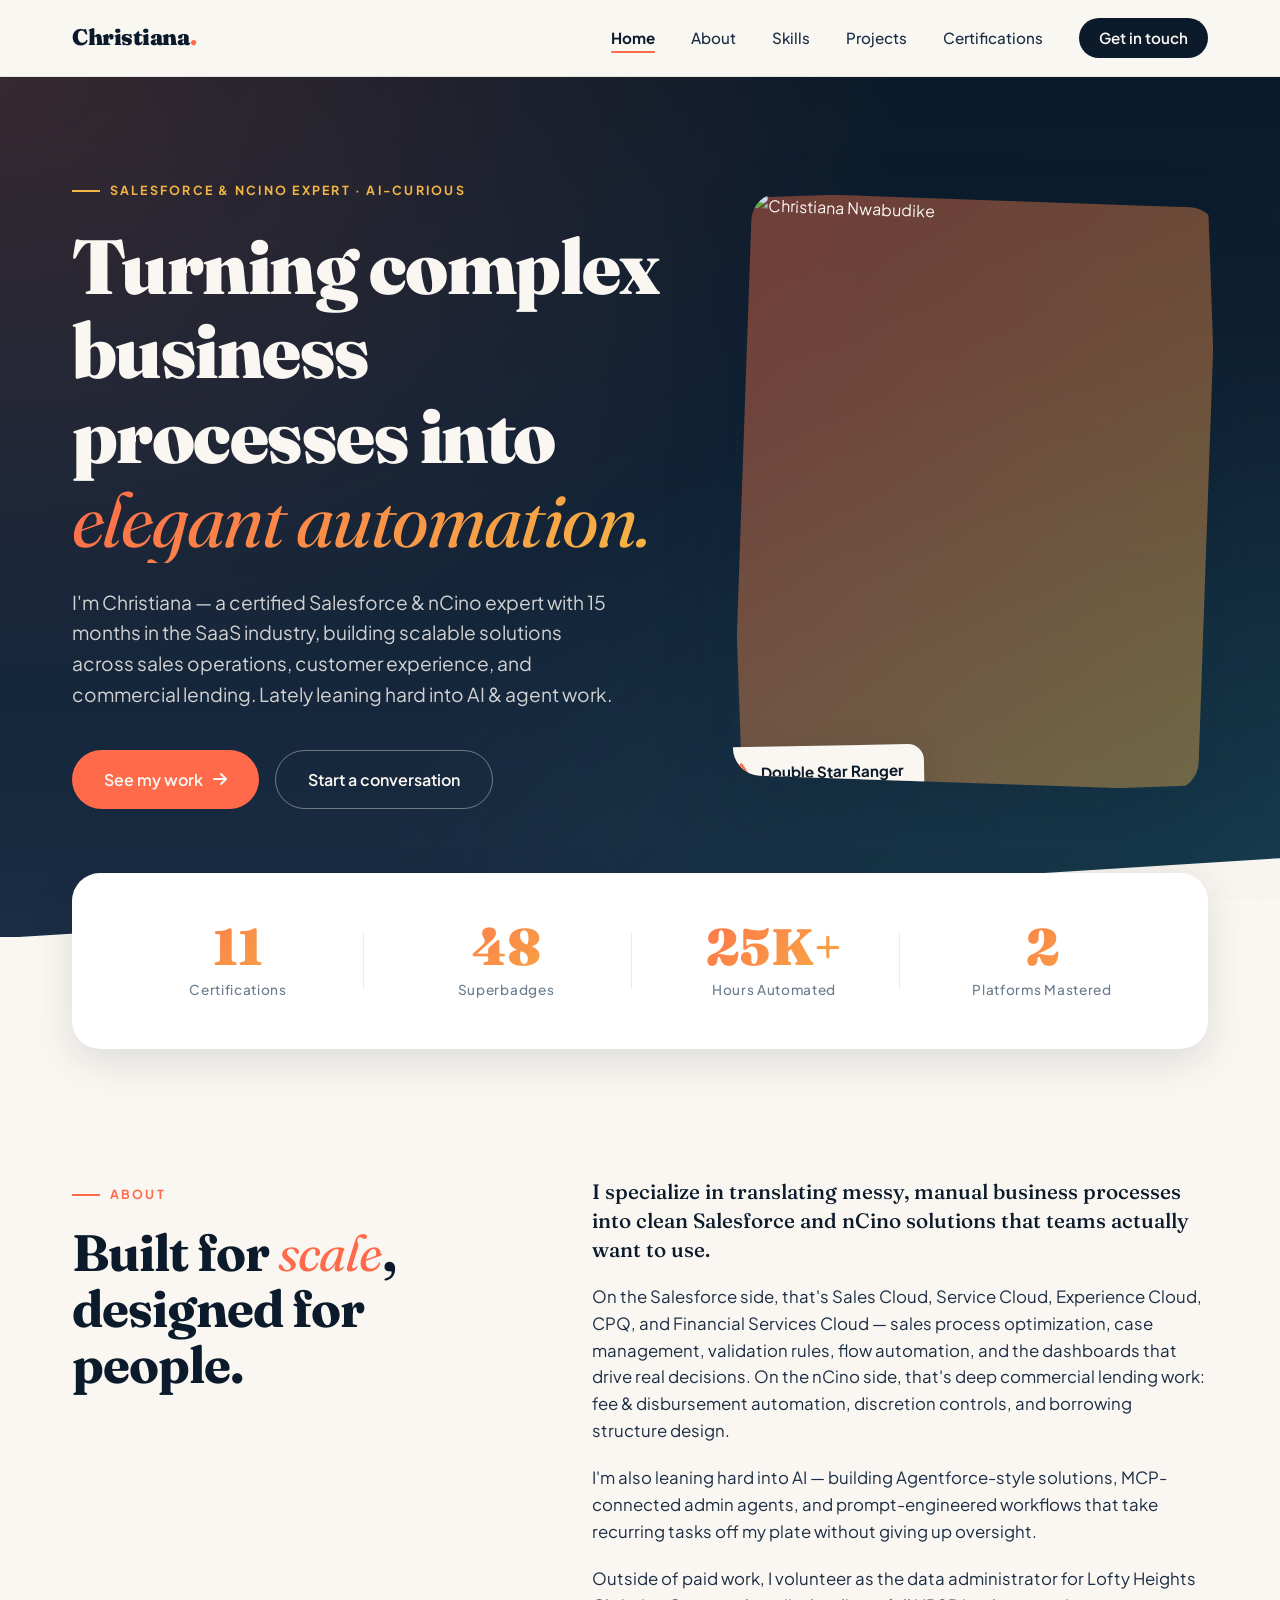
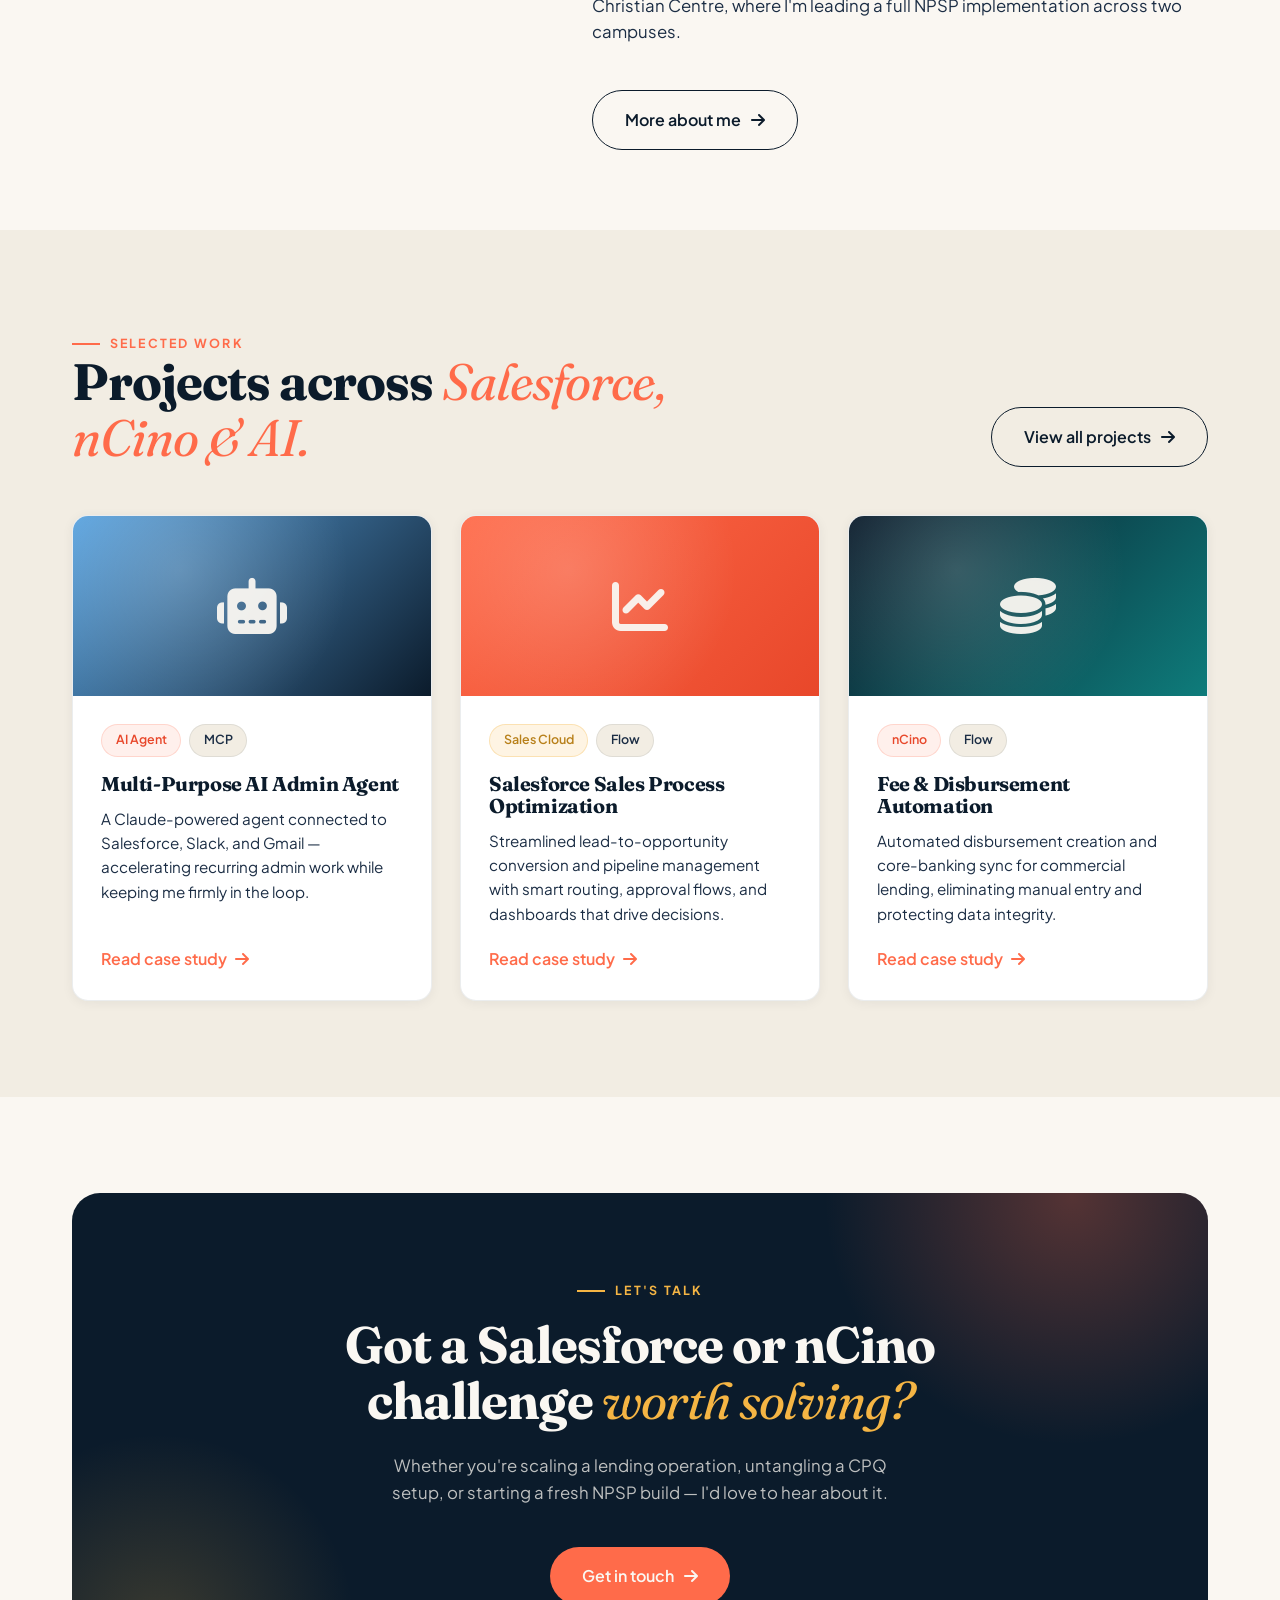
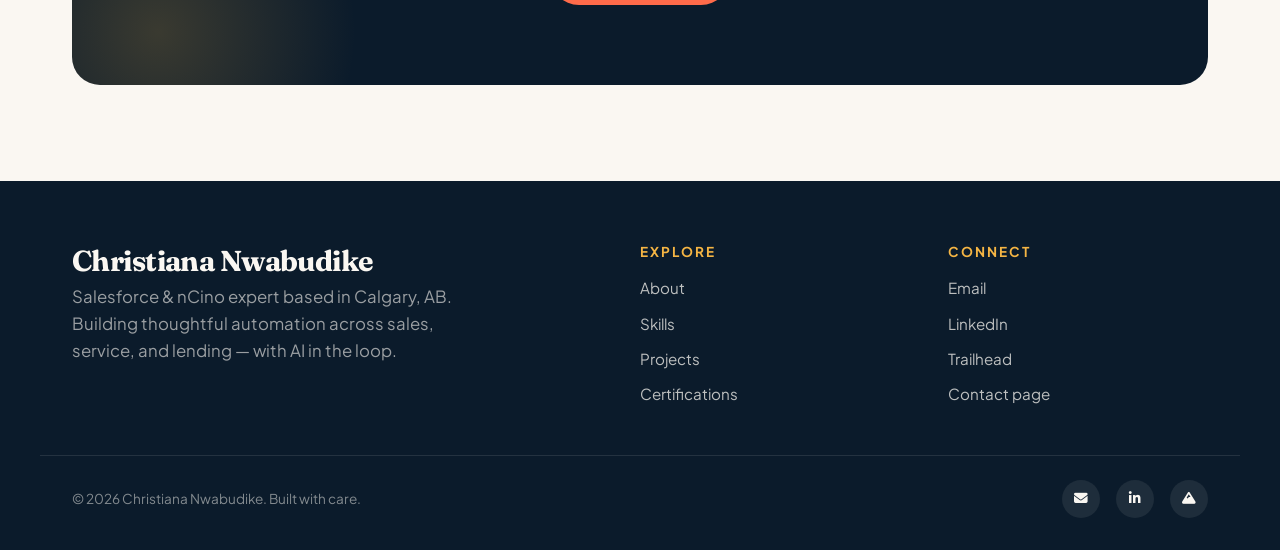
==== commit 0c19f29f: "Add files via upload" ====
--- a/index.html
+++ b/index.html
@@ -4,7 +4,7 @@
 <meta charset="UTF-8">
 <meta name="viewport" content="width=device-width, initial-scale=1.0">
 <title>Christiana Nwabudike — Salesforce & nCino Specialist</title>
-<meta name="description" content="Salesforce & nCino administrator specializing in CPQ, Flow automation, and commercial banking workflows. 12 certifications, 48 superbadges, 25,000+ hours saved.">
+<meta name="description" content="Salesforce & nCino expert. 11 certifications, 48 superbadges. Building thoughtful automation across sales, service, and commercial lending — with AI in the loop.">
 <link rel="stylesheet" href="styles.css">
 <link rel="stylesheet" href="https://cdnjs.cloudflare.com/ajax/libs/font-awesome/6.4.0/css/all.min.css">
 <style>
@@ -316,10 +316,10 @@
   <div class="container">
     <div class="hero-grid">
       <div class="fade-up">
-        <span class="eyebrow">Salesforce, nCino &amp; AI Specialist</span>
-        <h1>Turning complex banking workflows into <em>elegant automation.</em></h1>
+        <span class="eyebrow">Salesforce &amp; nCino Expert · AI-Curious</span>
+        <h1>Turning complex business processes into <em>elegant automation.</em></h1>
         <p class="hero-lede">
-          I'm Christiana — a certified Salesforce &amp; nCino administrator with 5+ years building scalable solutions for commercial lending, sales operations, and customer experience. Lately leaning hard into AI &amp; agent work.
+          I'm Christiana — a certified Salesforce &amp; nCino expert with 15 months in the SaaS industry, building scalable solutions across sales operations, customer experience, and commercial lending. Lately leaning hard into AI &amp; agent work.
         </p>
         <div class="hero-actions">
           <a href="projects.html" class="btn btn-primary">See my work <i class="fas fa-arrow-right"></i></a>
@@ -340,10 +340,10 @@
 <section class="stats" style="padding: 0;">
   <div class="container">
     <div class="stats-grid fade-up delay-3">
-      <div class="stat"><div class="stat-num">12</div><div class="stat-label">Certifications</div></div>
+      <div class="stat"><div class="stat-num">11</div><div class="stat-label">Certifications</div></div>
       <div class="stat"><div class="stat-num">48</div><div class="stat-label">Superbadges</div></div>
       <div class="stat"><div class="stat-num">25K+</div><div class="stat-label">Hours Automated</div></div>
-      <div class="stat"><div class="stat-num">5+</div><div class="stat-label">Years Experience</div></div>
+      <div class="stat"><div class="stat-num">2</div><div class="stat-label">Platforms Mastered</div></div>
     </div>
   </div>
 </section>
@@ -357,9 +357,9 @@
         <h2>Built for <em>scale</em>, designed for people.</h2>
       </div>
       <div class="intro-body">
-        <p>I specialize in translating messy, manual business processes into clean Salesforce &amp; nCino solutions that teams actually want to use.</p>
-        <p>From commercial lending workflows at credit unions to multi-cloud Salesforce implementations, my focus is on the unglamorous parts that matter: validation rules that prevent costly errors, flows that save thousands of hours, and dashboards that drive decisions.</p>
-        <p>I'm also leaning hard into AI — building Agentforce-style solutions, MCP-connected admin agents, and prompt-engineered workflows that take the recurring tasks off my plate without giving up oversight.</p>
+        <p>I specialize in translating messy, manual business processes into clean Salesforce and nCino solutions that teams actually want to use.</p>
+        <p>On the Salesforce side, that's Sales Cloud, Service Cloud, Experience Cloud, CPQ, and Financial Services Cloud — sales process optimization, case management, validation rules, flow automation, and the dashboards that drive real decisions. On the nCino side, that's deep commercial lending work: fee &amp; disbursement automation, discretion controls, and borrowing structure design.</p>
+        <p>I'm also leaning hard into AI — building Agentforce-style solutions, MCP-connected admin agents, and prompt-engineered workflows that take recurring tasks off my plate without giving up oversight.</p>
         <p>Outside of paid work, I volunteer as the data administrator for Lofty Heights Christian Centre, where I'm leading a full NPSP implementation across two campuses.</p>
         <a href="about.html" class="btn btn-ghost mt-3">More about me <i class="fas fa-arrow-right"></i></a>
       </div>
@@ -373,7 +373,7 @@
     <div class="featured-head">
       <div>
         <span class="eyebrow">Selected Work</span>
-        <h2>Projects that moved the <em>needle.</em></h2>
+        <h2>Projects across <em>Salesforce, nCino &amp; AI.</em></h2>
       </div>
       <a href="projects.html" class="btn btn-ghost">View all projects <i class="fas fa-arrow-right"></i></a>
     </div>
@@ -389,6 +389,16 @@
         </div>
       </a>
 
+      <a href="projects/sales-optimization.html" class="project-card">
+        <div class="project-banner banner-2"><i class="fas fa-chart-line"></i></div>
+        <div class="project-body">
+          <div class="flex gap-1 mb-2"><span class="tag tag-amber">Sales Cloud</span><span class="tag">Flow</span></div>
+          <h3>Salesforce Sales Process Optimization</h3>
+          <p>Streamlined lead-to-opportunity conversion and pipeline management with smart routing, approval flows, and dashboards that drive decisions.</p>
+          <span class="project-link">Read case study <i class="fas fa-arrow-right"></i></span>
+        </div>
+      </a>
+
       <a href="projects/fee-disbursement.html" class="project-card">
         <div class="project-banner banner-1"><i class="fas fa-coins"></i></div>
         <div class="project-body">
@@ -398,16 +408,6 @@
           <span class="project-link">Read case study <i class="fas fa-arrow-right"></i></span>
         </div>
       </a>
-
-      <a href="projects/lhcc-npsp.html" class="project-card">
-        <div class="project-banner" style="background: linear-gradient(135deg, #0E7C7B, #F5B544);"><i class="fas fa-church"></i></div>
-        <div class="project-body">
-          <div class="flex gap-1 mb-2"><span class="tag tag-amber">Volunteer</span><span class="tag">NPSP</span></div>
-          <h3>LHCC NPSP Implementation</h3>
-          <p>Leading a full Salesforce NPSP build for a two-campus church — donated time, real outcomes for the community I'm part of.</p>
-          <span class="project-link">Read case study <i class="fas fa-arrow-right"></i></span>
-        </div>
-      </a>
     </div>
   </div>
 </section>
@@ -429,7 +429,7 @@
   <div class="footer-inner">
     <div class="footer-brand">
       <h3>Christiana Nwabudike</h3>
-      <p>Salesforce &amp; nCino administrator based in Calgary, AB. Building thoughtful automation for commercial banking and beyond.</p>
+      <p>Salesforce &amp; nCino expert based in Calgary, AB. Building thoughtful automation across sales, service, and lending — with AI in the loop.</p>
     </div>
     <div>
       <h4>Explore</h4>
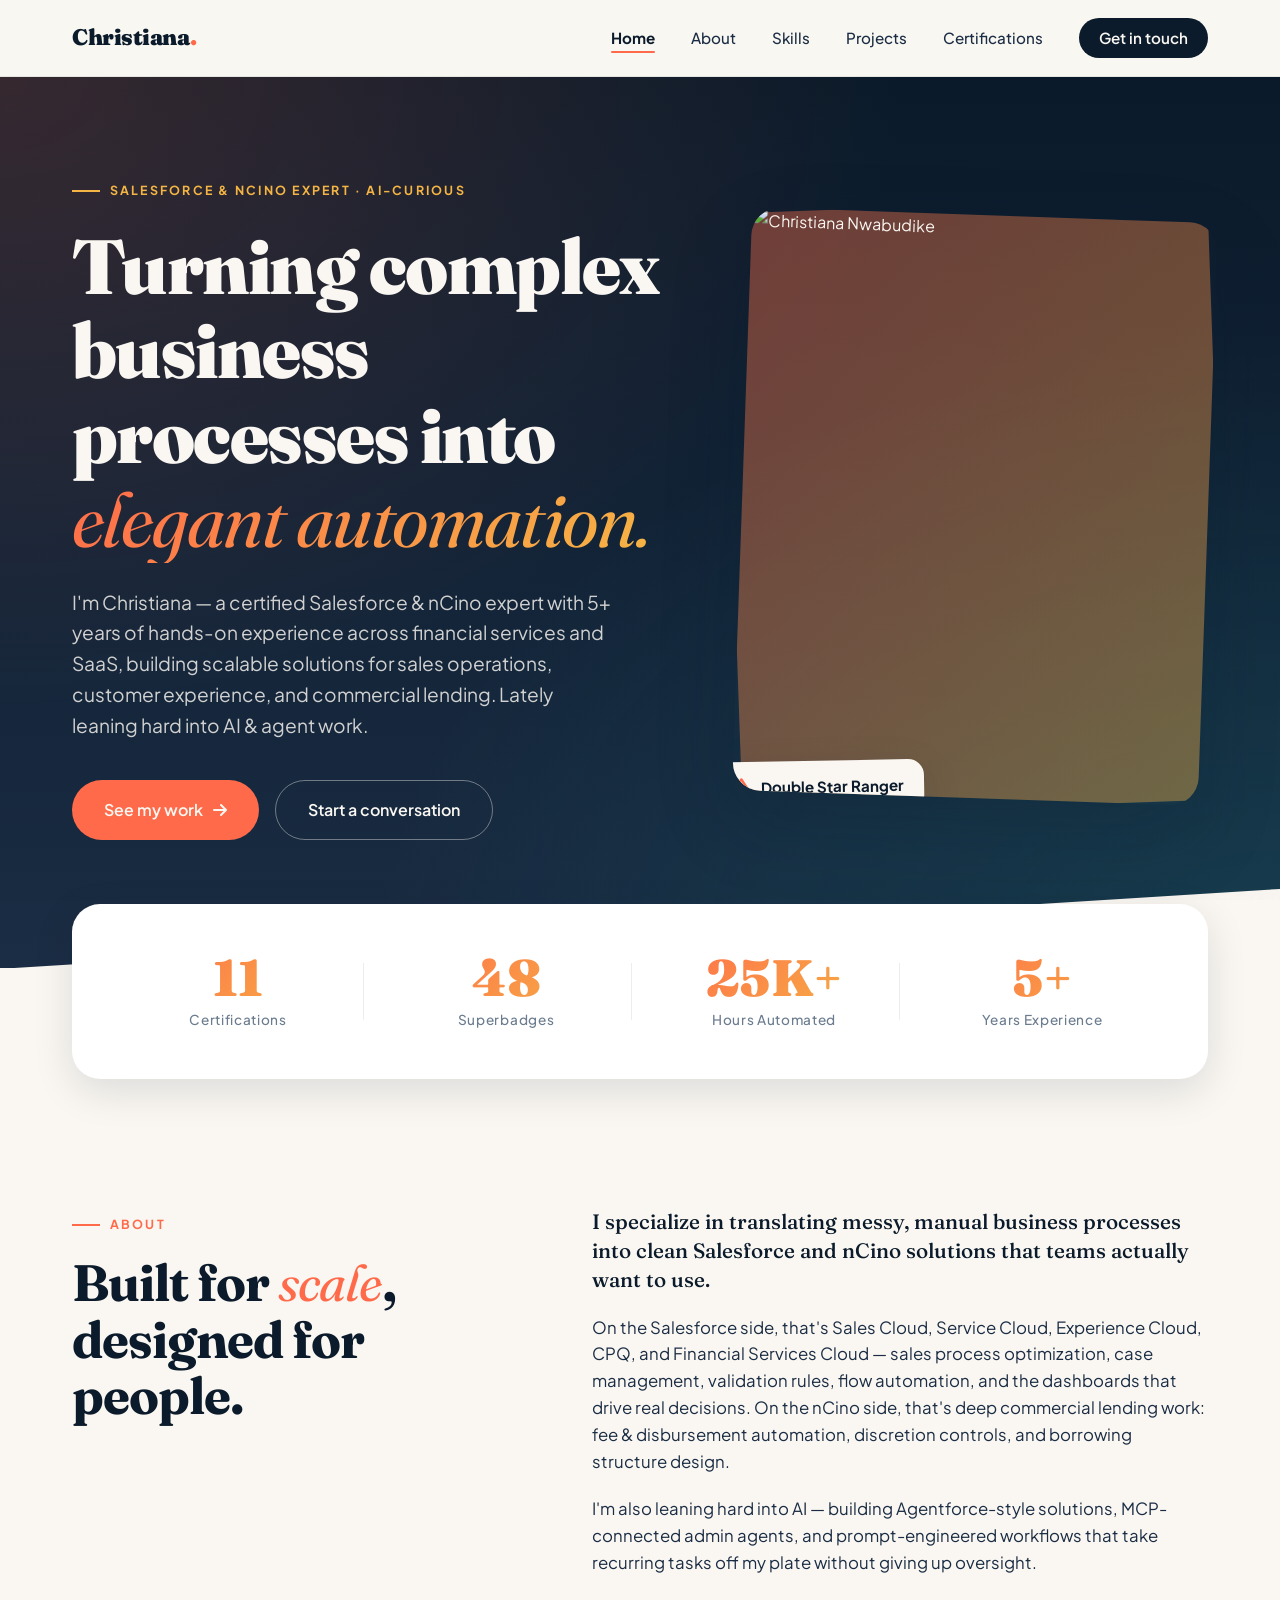
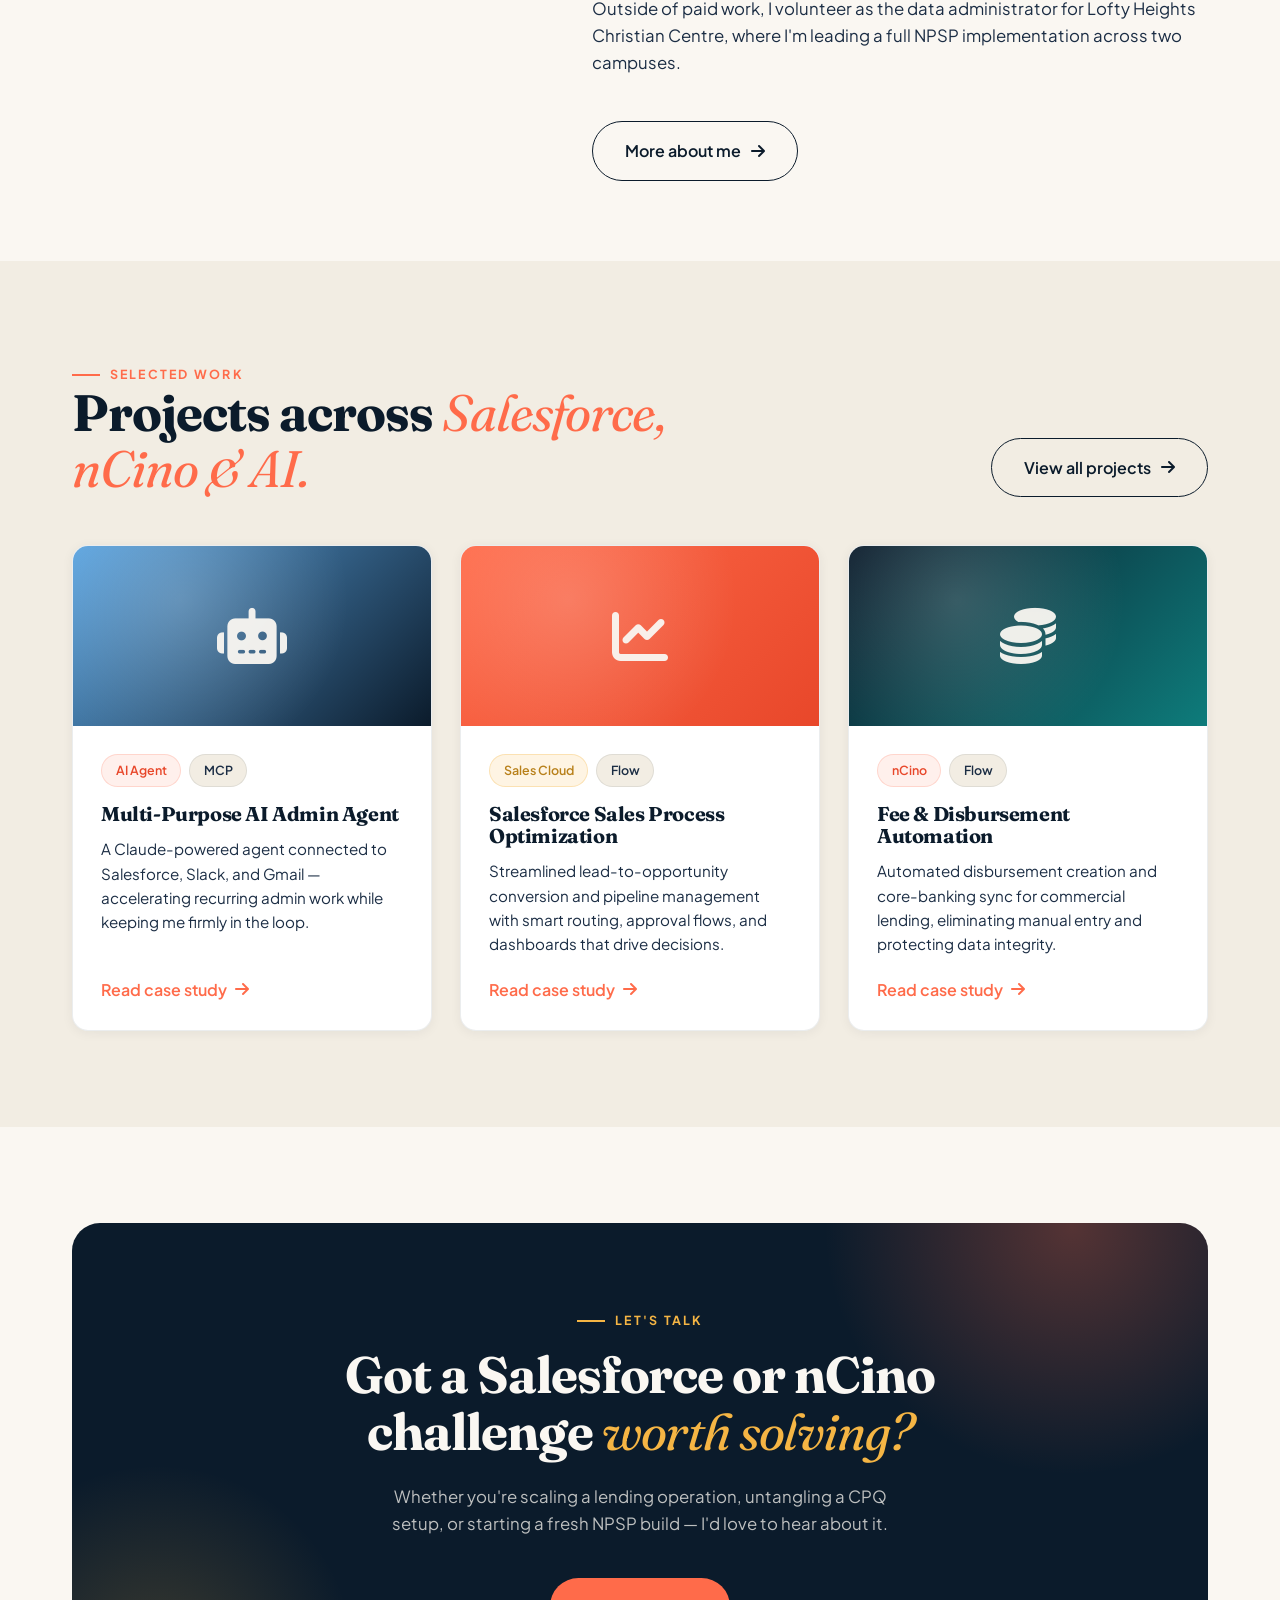
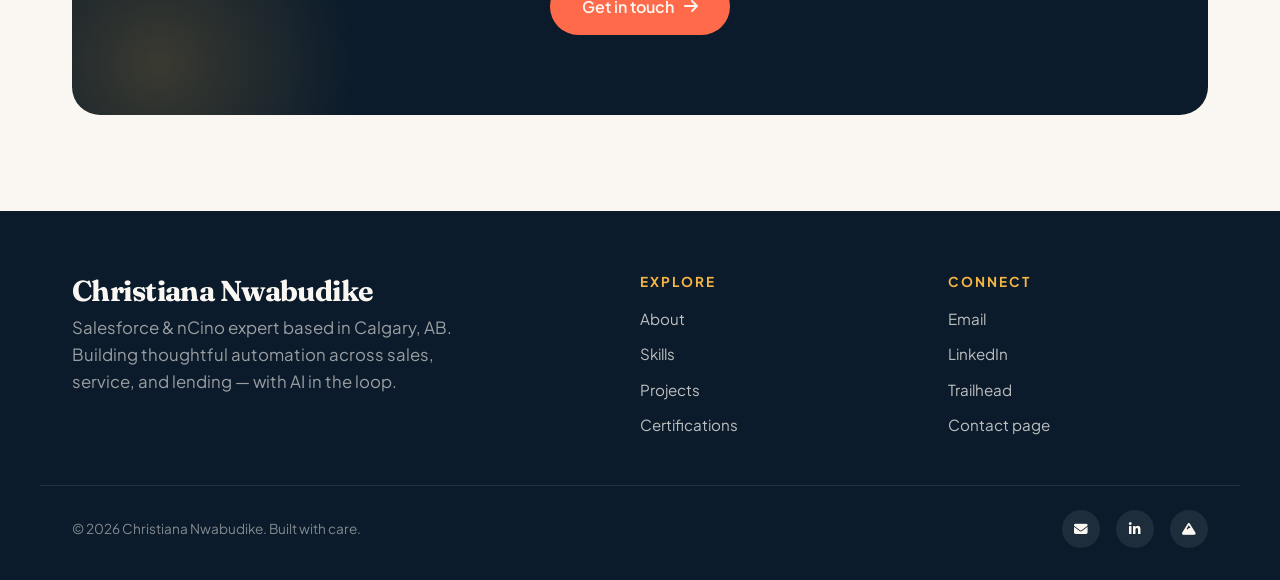
==== commit 11f0001f: "Add files via upload" ====
--- a/index.html
+++ b/index.html
@@ -319,7 +319,7 @@
         <span class="eyebrow">Salesforce &amp; nCino Expert · AI-Curious</span>
         <h1>Turning complex business processes into <em>elegant automation.</em></h1>
         <p class="hero-lede">
-          I'm Christiana — a certified Salesforce &amp; nCino expert with 15 months in the SaaS industry, building scalable solutions across sales operations, customer experience, and commercial lending. Lately leaning hard into AI &amp; agent work.
+          I'm Christiana — a certified Salesforce &amp; nCino expert with 5+ years of hands-on experience across financial services and SaaS, building scalable solutions for sales operations, customer experience, and commercial lending. Lately leaning hard into AI &amp; agent work.
         </p>
         <div class="hero-actions">
           <a href="projects.html" class="btn btn-primary">See my work <i class="fas fa-arrow-right"></i></a>
@@ -343,7 +343,7 @@
       <div class="stat"><div class="stat-num">11</div><div class="stat-label">Certifications</div></div>
       <div class="stat"><div class="stat-num">48</div><div class="stat-label">Superbadges</div></div>
       <div class="stat"><div class="stat-num">25K+</div><div class="stat-label">Hours Automated</div></div>
-      <div class="stat"><div class="stat-num">2</div><div class="stat-label">Platforms Mastered</div></div>
+      <div class="stat"><div class="stat-num">5+</div><div class="stat-label">Years Experience</div></div>
     </div>
   </div>
 </section>
